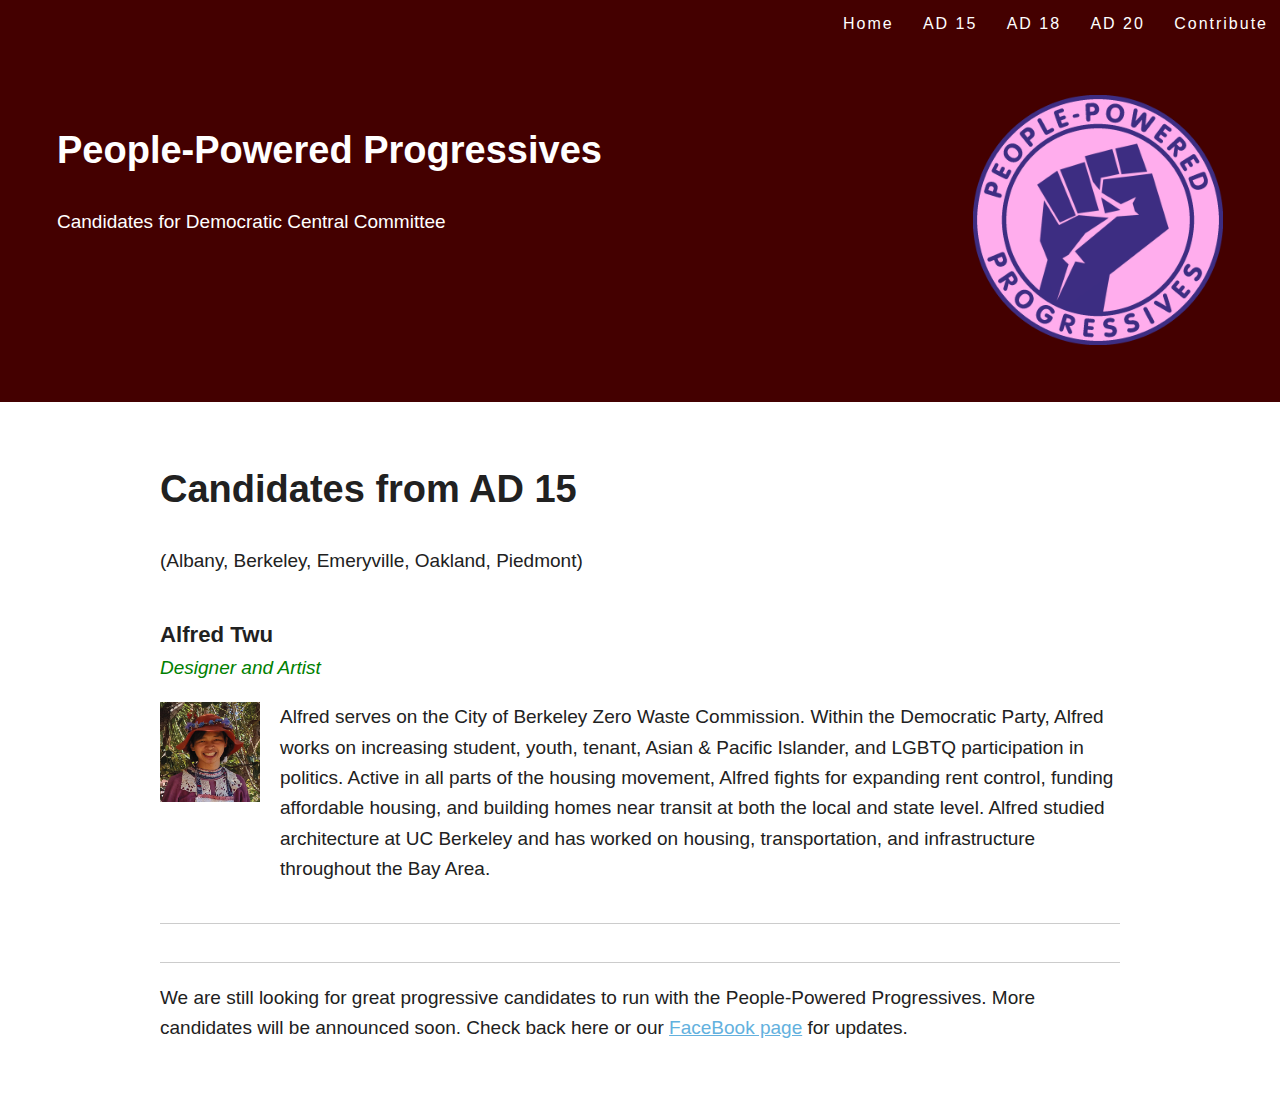
==== ad15.html @ a9eda9a0 "ad15 added" ====
<!DOCTYPE html>
<html class="no-js" lang="en-us">
  <head>
    <meta charset="utf-8"><!--[if IE]><meta http-equiv='X-UA-Compatible' content='IE=edge'><![endif]-->
    <title>ad15 | People-Powered Progressives</title>
    <meta name="description" content="Candidates for Democratic Central Committee representing the 15th Assembly District">
    <meta name="viewport" content="width=device-width, initial-scale=1.0, viewport-fit=cover">
    <meta name="supported-color-schemes" content="light dark">
    <link rel="apple-touch-icon" href="icon.png">
    <link rel="stylesheet" href="css/main.css">
  </head>
  <body class="ad15"><!--[if lt IE 9]>
    <p class="browserupgrade">You are using an <strong>outdated</strong> browser. Please
      <a href="http://browsehappy.com/">upgrade your browser</a> to improve your experience.
    </p><![endif]-->
    <header id="main-header">
      <div class="clearfix">
        <div class="logo"><a href="/"><img src="img/logo.png" alt="Logo"></a></div>
        <div class="title">
          <h1>People-Powered Progressives</h1>
          <p>Candidates for Democratic Central Committee</p>
        </div>
        <input id="navigation" type="checkbox">
        <label class="hamburger" for="navigation">
          <div class="spinner diagonal part-1"></div>
          <div class="spinner horizontal"></div>
          <div class="spinner diagonal part-2"></div>
        </label>
        <nav class="page-menu">
          <ul>
                    <li><a href="./">Home</a></li>
                    <li><a href="ad15.html">AD 15</a></li>
            <!--/+navLink('', 'AD 16')-->
                    <li><a href="ad18.html">AD 18</a></li>
                    <li><a href="ad20.html">AD 20</a></li>
            <!--/+navLink('', 'AD 25')-->
                    <li><a href="https://www.efundraisingconnections.com/c/PeoplePoweredProgressives/">Contribute</a></li>
          </ul>
        </nav>
      </div>
    </header>
    <main>
      <article class="textual">
        <h1>Candidates from AD 15</h1>
        <p>(Albany, Berkeley, Emeryville, Oakland, Piedmont)</p>
        <div class="person">
          <h3>Alfred Twu</h3>
          <div class="occupation">Designer and Artist</div><img src="img/ad15/alfred.jpg" alt="">
          <p>
            Alfred serves on the City of Berkeley Zero Waste Commission.  Within the Democratic Party, Alfred works on increasing student, youth, tenant, Asian & Pacific Islander, and LGBTQ participation in politics.  Active in all parts of the housing movement, Alfred fights for expanding rent control, funding affordable housing, and building homes near transit at both the local and state level.  Alfred studied architecture at UC Berkeley and has worked on housing, transportation, and infrastructure throughout the Bay Area.  
            
            
          </p>
        </div>
        <hr>
        <p>We are still looking for great progressive candidates to run with the People-Powered Progressives.  More candidates will be announced soon.  Check back here or our <a href="https://www.facebook.com/PeoplePoweredProgressives/">FaceBook page</a> for updates.</p>
      </article>
    </main>
    <footer></footer>
    <!-- Modernizer-like-->
    <!-- Remove "no-js" class from element, if it exists-->
    <script>document.documentElement.className = document.documentElement.className.replace("no-js","js");</script>
  </body>
</html>
---- css/main.css ----
/*! normalize.css v8.0.0 | MIT License | github.com/necolas/normalize.css */html{line-height:1.15;-webkit-text-size-adjust:100%}body{margin:0}h1{font-size:2em;margin:0.67em 0}hr{box-sizing:content-box;height:0;overflow:visible}pre{font-family:monospace, monospace;font-size:1em}a{background-color:transparent}abbr[title]{border-bottom:none;text-decoration:underline;text-decoration:underline dotted}b,strong{font-weight:bolder}code,kbd,samp{font-family:monospace, monospace;font-size:1em}small{font-size:80%}sub,sup{font-size:75%;line-height:0;position:relative;vertical-align:baseline}sub{bottom:-0.25em}sup{top:-0.5em}img{border-style:none}button,input,optgroup,select,textarea{font-family:inherit;font-size:100%;line-height:1.15;margin:0}button,input{overflow:visible}button,select{text-transform:none}button,[type="button"],[type="reset"],[type="submit"]{-webkit-appearance:button}button::-moz-focus-inner,[type="button"]::-moz-focus-inner,[type="reset"]::-moz-focus-inner,[type="submit"]::-moz-focus-inner{border-style:none;padding:0}button:-moz-focusring,[type="button"]:-moz-focusring,[type="reset"]:-moz-focusring,[type="submit"]:-moz-focusring{outline:1px dotted ButtonText}fieldset{padding:0.35em 0.75em 0.625em}legend{box-sizing:border-box;color:inherit;display:table;max-width:100%;padding:0;white-space:normal}progress{vertical-align:baseline}textarea{overflow:auto}[type="checkbox"],[type="radio"]{box-sizing:border-box;padding:0}[type="number"]::-webkit-inner-spin-button,[type="number"]::-webkit-outer-spin-button{height:auto}[type="search"]{-webkit-appearance:textfield;outline-offset:-2px}[type="search"]::-webkit-search-decoration{-webkit-appearance:none}::-webkit-file-upload-button{-webkit-appearance:button;font:inherit}details{display:block}summary{display:list-item}template{display:none}[hidden]{display:none}/*! HTML5 Boilerplate v6.0.1 | MIT License | https://html5boilerplate.com/ */html{color:#222;font-size:1em;line-height:1.4}::-moz-selection{background:#b3d4fc;text-shadow:none}::selection{background:#b3d4fc;text-shadow:none}hr{display:block;height:1px;border:0;border-top:1px solid #ccc;margin:1em 0;padding:0}audio,canvas,iframe,img,svg,video{vertical-align:middle}fieldset{border:0;margin:0;padding:0}textarea{resize:vertical}.browserupgrade{margin:0.2em 0;background:#ccc;color:#000;padding:0.2em 0}.hidden{display:none !important}.visuallyhidden{border:0;clip:rect(0 0 0 0);-webkit-clip-path:inset(50%);clip-path:inset(50%);height:1px;margin:-1px;overflow:hidden;padding:0;position:absolute;width:1px;white-space:nowrap}.visuallyhidden.focusable:active,.visuallyhidden.focusable:focus{clip:auto;-webkit-clip-path:none;clip-path:none;height:auto;margin:0;overflow:visible;position:static;width:auto;white-space:inherit}.invisible{visibility:hidden}.clearfix:before,.person:before,.clearfix:after,.person:after{content:" ";display:table}.clearfix:after,.person:after{clear:both}@media print{*,*:before,*:after{background:transparent !important;color:#000 !important;box-shadow:none !important;text-shadow:none !important}a,a:visited{text-decoration:underline}a[href]:after{content:" (" attr(href) ")"}abbr[title]:after{content:" (" attr(title) ")"}a[href^="#"]:after,a[href^="javascript:"]:after{content:""}pre{white-space:pre-wrap !important}pre,blockquote{border:1px solid #999;page-break-inside:avoid}thead{display:table-header-group}tr,img{page-break-inside:avoid}p,h2,h3{orphans:3;widows:3}h2,h3{page-break-after:avoid}}html,body{height:100%}body{display:-ms-flexbox;display:flex;-ms-flex-direction:column;flex-direction:column}body>header,body>footer{-ms-flex:none;flex:none}body>main{-ms-flex:1 0 auto;flex:1 0 auto}html{box-sizing:border-box}.ir{border:0 !important;font:0/0 a !important;text-shadow:none !important;color:transparent !important;width:0 !important;height:0 !important;padding:0 !important}section,.safe-area{padding-left:1rem;padding-right:1rem}@supports (padding: 0px){section{padding-left:max(1rem, constant(safe-area-inset-left));padding-right:max(1rem, constant(safe-area-inset-right));padding-left:max(1rem, env(safe-area-inset-left));padding-right:max(1rem, env(safe-area-inset-right))}.safe-area-only{padding-left:constant(safe-area-inset-left);padding-right:constant(safe-area-inset-right);padding-left:env(safe-area-inset-left);padding-right:env(safe-area-inset-right)}}.no-js .requires-js{display:none}.js .js-warning{display:none}.js .js-hidden{display:none}.no-js p.js-warning{padding:0.5rem 1rem;margin:0;color:purple;background:white}.browserupgrade{font-size:150%;padding:1rem}.warning{color:purple}iframe{border:none}svg defs{height:0;position:absolute;width:0}:root{color-scheme:light dark;--color-Link:			hsl(202, 65%, 63%);--color-Link-hover:		hsl(202, 65%, 43%);--color-Inverse:		hsl(20, 65%, 63%);--color-Warning:		purple;--color-paper-high:		white;--color-paper-med:		hsl(0, 0%, 96%);--color-paper-low:		hsl(0, 0%, 74%);--color-ink-low:		hsl(0, 0%, 38%);--color-ink-med:		hsl(0, 0%, 26%);--color-ink-high:		hsl(0, 0%, 13%);--color-ink-max:		black;--color-dark-high:		hsl(0, 0%, 13%)}@media (prefers-color-scheme: dark){:root{--color-Link:			hsl(202, 65%, 63%);--color-Link-hover:		hsl(202, 65%, 43%);--color-Inverse:		hsl(20, 65%, 63%);--color-Warning:		purple;--color-paper-high:		hsl(0, 0%, 0%);--color-paper-med:		hsl(0, 0%, 4%);--color-paper-low:		hsl(0, 0%, 26%);--color-ink-low:		hsl(0, 0%, 62%);--color-ink-med:		hsl(0, 0%, 74%);--color-ink-high:		hsl(0, 0%, 87%);--color-dark-high:		hsl(0, 0%, 4%)}.hero-image{opacity:0.7}}html{color:var(--color-ink-high)}a{color:var(--color-Link)}.dimmer{color:var(--color-ink-low)}main{background:var(--color-paper-high)}section.lightgray{background:var(--color-paper-low)}body{font:19px/1.6 Helvetica, Helvetica Neue, Arial}dt{font-weight:bold}.blogdate{font-weight:normal;color:var(--color-paper-low)}img.small{float:right;margin-left:1em;max-width:25%}blockquote{font-style:italic;letter-spacing:2px}blockquote footer{font-style:normal;letter-spacing:normal;font-size:80%}.centered{text-align:center}section{padding-top:1rem;padding-bottom:1rem}section.balance-footer{padding-bottom:0}body>footer p{padding:20px 5%;margin:0;font-size:80%}article.textual{margin:0 auto;padding:2rem 1rem;max-width:60rem}body>footer{background:var(--color-paper-low);color:var(--color-paper-high)}.embed-container{position:relative;padding-bottom:56.25%;height:0;overflow:hidden;max-width:100%}.embed-container iframe,.embed-container object,.embed-container embed{position:absolute;top:0;left:0;width:100%;height:100%}.ksbox{width:100%;float:left}.ksbox,.ksflex{padding:15px 15px}.ksbox>* :not(.group):first-child{margin-top:0}.ksbox>* :not(.group):last-child{margin-bottom:0}.directionRtoL .ksbox,.ksbox.opposite{float:right}.directionRtoL .ksbox.opposite{float:left}.group{margin:-15px -15px}.flexbox{display:-webkit-box;display:-ms-flexbox;display:flex;-ms-flex-flow:row wrap;flex-flow:row wrap}.flex-fill{-moz-flex:1 1 auto;-ms-flex:1 1 auto;-webkit-box-flex:1;flex:1 1 auto}.flex-down,.sidebar-container>.group{-ms-flex-direction:column;-webkit-box-orient:vertical;-webkit-box-direction:normal;flex-direction:column}.outdent-horizontally{margin:0 -15px}.no-padding .group,.no-padding .ksbox{margin:0}.no-padding .ksbox{padding:0}.padded{padding:20px}img{max-width:100%}img.right{float:right;max-width:50%;padding-left:1em}img.half{float:left;max-width:50%}@media only screen and (max-width: 629px){.maximize-mobile{padding-left:0;padding-right:0}.maximize-mobile footer,.maximize-mobile header{padding-left:1rem;padding-right:1rem}img.right,img.half{max-width:100%;float:none;padding:0}}header#main-header{padding-top:5em;background-color:#440000;color:white}.logo{float:right;width:25%;max-width:250px;padding:0 3em 3em 3em}.title{padding:0 3em 3em 3em}@media only screen and (max-width: 629px){.logo{float:none;width:100%;max-width:100%;padding:0;max-width:200px;margin:1em auto 0 auto}h1{line-height:1;font-size:1.5em}.title p{line-height:1}.title{padding-bottom:0}header#main-header{padding-top:0em}main article.textual{padding-top:0}}input#navigation[type="checkbox"],label.hamburger{display:none}@media only screen and (min-width: 630px){nav.page-menu{display:block;position:absolute;top:0;right:0;text-align:center}nav.page-menu ul{padding:0;margin:0;list-style:none;overflow:hidden;text-align:right}nav.page-menu li{margin:0;color:#fff;display:inline-block;line-height:1;font-size:1rem;font-weight:300;letter-spacing:2px}nav.page-menu a{color:#fff;text-decoration:none;display:block;padding:1rem .75rem}nav.page-menu a.active{color:var(--color-Inverse)}nav.page-menu a:hover{background:var(--color-Inverse);color:var(--color-ink-med)}}@media only screen and (max-width: 629px){nav.page-menu{display:block;position:fixed;top:0;right:0;height:100%;width:12rem;z-index:10;transform:translateX(250px);transition:transform 250ms ease-in-out}nav.page-menu ul{width:12rem;height:100%;padding:0;margin:0;list-style:none;background:#456;overflow:hidden}nav.page-menu li{margin:0;color:#fff}nav.page-menu a{color:#fff;font-size:1rem;text-decoration:none;display:block;padding:12px 15px;font-weight:300;letter-spacing:2px}nav.page-menu a.active{color:var(--color-Inverse)}nav.page-menu a:hover{background:#111}label.hamburger{display:block;position:absolute;top:10px;right:.5rem;width:32px;height:25px;z-index:11;cursor:pointer}input#navigation[type="checkbox"]:checked ~ .page-menu{transform:translateX(0)}input#navigation[type="checkbox"]:checked ~ label{position:fixed;transform:none;top:.5rem}input#navigation[type="checkbox"]:checked ~ label>.horizontal{opacity:0}input#navigation[type="checkbox"]:checked ~ label>.diagonal.part-1{transform:rotate(135deg);margin-top:10px}input#navigation[type="checkbox"]:checked ~ label>.diagonal.part-2{transform:rotate(-135deg);margin-top:-15px}.spinner{transition:all 0.3s;position:relative;float:left;height:5px;border-radius:2px;width:100%;background-color:var(--color-Inverse)}.horizontal,.diagonal.part-2{margin-top:5px}}a.active{pointer-events:none;cursor:default}.person{padding-bottom:1em;border-bottom:1px solid #CCC;margin-bottom:2em}.person img{max-width:100px;float:left;margin-right:1em;margin-top:1em}.person h3{margin-bottom:0}.person .occupation{font-style:italic;color:green}.person p{margin-left:120px}@media only screen and (max-width: 629px){.person{margin-bottom:0;padding-bottom:0}.person p{margin-left:0}}h3.righthand{margin:0;padding:1rem 1rem;text-align:right}.input-form input,.input-form textarea,.input-form select{display:inline-block;font-size:1rem;margin-bottom:1rem;padding:0.25rem 0.5rem;width:95%;max-width:30rem;color:var(--color-ink-high)}input[type="submit"]{display:block;text-align:center;color:var(--color-paper-high);background:var(--color-Link);padding:6px 2rem;border:none;width:auto;border-radius:4px}.contact-section{background:var(--color-paper-low);color:var(--color-ink-high)}.input-form a{color:var(--color-paper-high)}.trapit{display:none !important}
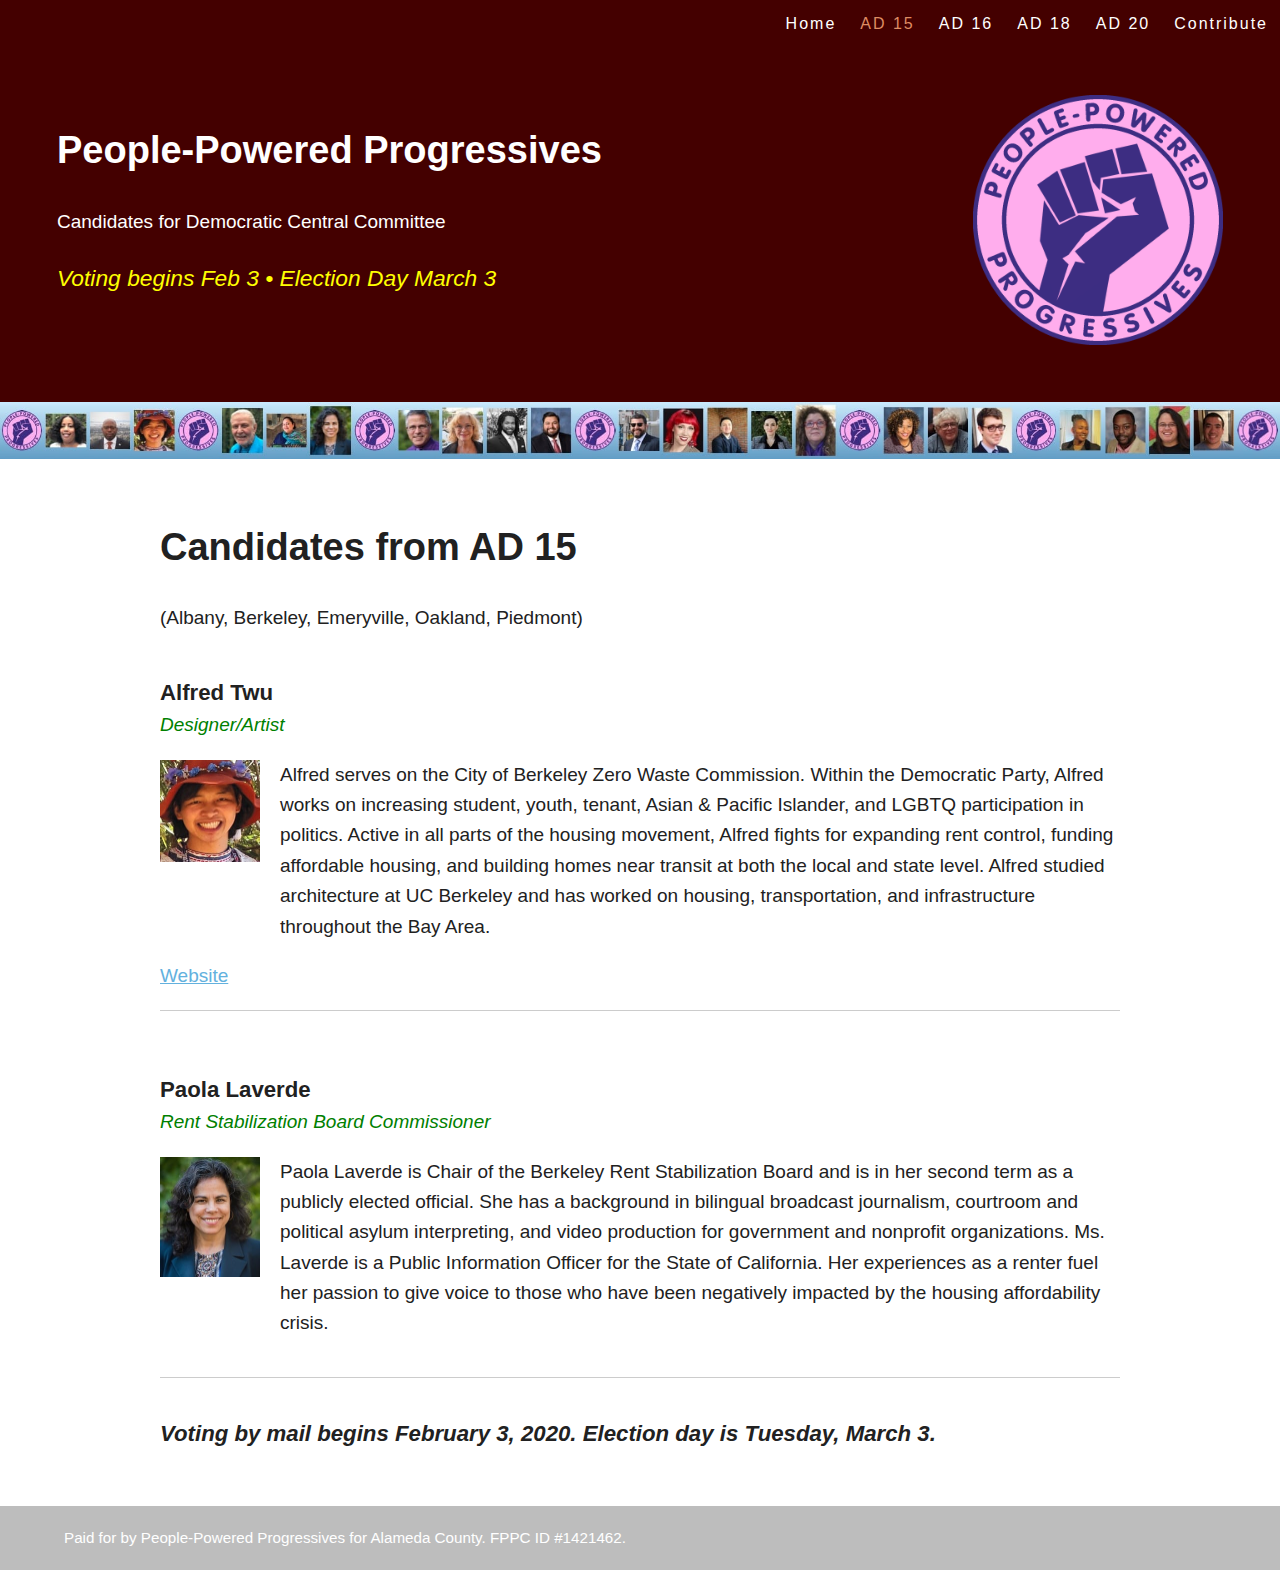
==== commit 5a886dd2: "lotsa changes for new launch" ====
--- a/ad15.html
+++ b/ad15.html
@@ -1,64 +1,4 @@
-<!DOCTYPE html>
-<html class="no-js" lang="en-us">
-  <head>
-    <meta charset="utf-8"><!--[if IE]><meta http-equiv='X-UA-Compatible' content='IE=edge'><![endif]-->
-    <title>ad15 | People-Powered Progressives</title>
-    <meta name="description" content="Candidates for Democratic Central Committee representing the 15th Assembly District">
-    <meta name="viewport" content="width=device-width, initial-scale=1.0, viewport-fit=cover">
-    <meta name="supported-color-schemes" content="light dark">
-    <link rel="apple-touch-icon" href="icon.png">
-    <link rel="stylesheet" href="css/main.css">
-  </head>
-  <body class="ad15"><!--[if lt IE 9]>
-    <p class="browserupgrade">You are using an <strong>outdated</strong> browser. Please
-      <a href="http://browsehappy.com/">upgrade your browser</a> to improve your experience.
-    </p><![endif]-->
-    <header id="main-header">
-      <div class="clearfix">
-        <div class="logo"><a href="/"><img src="img/logo.png" alt="Logo"></a></div>
-        <div class="title">
-          <h1>People-Powered Progressives</h1>
-          <p>Candidates for Democratic Central Committee</p>
-        </div>
-        <input id="navigation" type="checkbox">
-        <label class="hamburger" for="navigation">
-          <div class="spinner diagonal part-1"></div>
-          <div class="spinner horizontal"></div>
-          <div class="spinner diagonal part-2"></div>
-        </label>
-        <nav class="page-menu">
-          <ul>
-                    <li><a href="./">Home</a></li>
-                    <li><a href="ad15.html">AD 15</a></li>
-            <!--/+navLink('', 'AD 16')-->
-                    <li><a href="ad18.html">AD 18</a></li>
-                    <li><a href="ad20.html">AD 20</a></li>
-            <!--/+navLink('', 'AD 25')-->
-                    <li><a href="https://www.efundraisingconnections.com/c/PeoplePoweredProgressives/">Contribute</a></li>
-          </ul>
-        </nav>
-      </div>
-    </header>
-    <main>
-      <article class="textual">
-        <h1>Candidates from AD 15</h1>
-        <p>(Albany, Berkeley, Emeryville, Oakland, Piedmont)</p>
-        <div class="person">
-          <h3>Alfred Twu</h3>
-          <div class="occupation">Designer and Artist</div><img src="img/ad15/alfred.jpg" alt="">
-          <p>
-            Alfred serves on the City of Berkeley Zero Waste Commission.  Within the Democratic Party, Alfred works on increasing student, youth, tenant, Asian & Pacific Islander, and LGBTQ participation in politics.  Active in all parts of the housing movement, Alfred fights for expanding rent control, funding affordable housing, and building homes near transit at both the local and state level.  Alfred studied architecture at UC Berkeley and has worked on housing, transportation, and infrastructure throughout the Bay Area.  
-            
-            
-          </p>
-        </div>
-        <hr>
-        <p>We are still looking for great progressive candidates to run with the People-Powered Progressives.  More candidates will be announced soon.  Check back here or our <a href="https://www.facebook.com/PeoplePoweredProgressives/">FaceBook page</a> for updates.</p>
-      </article>
-    </main>
-    <footer></footer>
-    <!-- Modernizer-like-->
-    <!-- Remove "no-js" class from element, if it exists-->
-    <script>document.documentElement.className = document.documentElement.className.replace("no-js","js");</script>
-  </body>
-</html>+<!DOCTYPE html><html class="no-js" lang="en-us"><head><meta charset="utf-8"><!--[if IE]><meta http-equiv='X-UA-Compatible' content='IE=edge'><![endif]--><title>AD 15 | People-Powered Progressives</title><meta name="description" content="Candidates for Democratic Central Committee representing the 15th Assembly District"><meta name="viewport" content="width=device-width, initial-scale=1.0, viewport-fit=cover"><meta name="supported-color-schemes" content="light dark"><link rel="apple-touch-icon" sizes="180x180" href="/apple-touch-icon.png"><link rel="icon" type="image/png" sizes="32x32" href="/favicon-32x32.png"><link rel="icon" type="image/png" sizes="16x16" href="/favicon-16x16.png"><link rel="apple-touch-icon" href="icon.png"><link rel="stylesheet" href="css/main.css"></head><body class="AD 15"><!--[if lt IE 9]><p class="browserupgrade">You are using an <strong>outdated</strong> browser. Please
+<a href="http://browsehappy.com/">upgrade your browser</a> to improve your experience.</p><![endif]--><header id="main-header"><div class="clearfix"><div class="logo"><a href="/"><img src="img/logo.png" alt="Logo"></a></div><div class="title"><h1>People-Powered Progressives</h1><p>Candidates for Democratic Central Committee</p><p class="highlighted"><i>Voting begins Feb 3 • Election Day March 3</i></p></div><input id="navigation" type="checkbox"><label class="hamburger" for="navigation"><div class="spinner diagonal part-1"></div><div class="spinner horizontal"></div><div class="spinner diagonal part-2"></div></label><nav class="page-menu"><ul><li><a href="./">Home</a></li><li><a class="active" href="ad15.html">AD 15</a></li><li><a href="ad16.html">AD 16</a></li><li><a href="ad18.html">AD 18</a></li><li><a href="ad20.html">AD 20</a></li><li><a href="https://www.efundraisingconnections.com/c/PeoplePoweredProgressives/">Contribute</a></li></ul></nav><div><img src="img/ppp.jpg" style="width:100%"></div></div></header><main><article class="textual"><h1>Candidates from AD 15</h1><p>(Albany, Berkeley, Emeryville, Oakland, Piedmont)</p><div class="person"><h3>Alfred Twu</h3><div class="occupation">Designer/Artist</div><img src="img/ad15/alfred.jpg" alt=""><p>Alfred serves on the City of Berkeley Zero Waste Commission.  Within the Democratic Party, Alfred works on increasing student, youth, tenant, Asian & Pacific Islander, and LGBTQ participation in politics.  Active in all parts of the housing movement, Alfred fights for expanding rent control, funding affordable housing, and building homes near transit at both the local and state level.  Alfred studied architecture at UC Berkeley and has worked on housing, transportation, and infrastructure throughout the Bay Area.  </p><a href="http://alfredtwu.org/">Website</a></div><div class="person"><h3>Paola Laverde</h3><div class="occupation">Rent Stabilization Board Commissioner</div><img src="img/ad15/paola.jpg" alt=""><p>Paola Laverde is Chair of the Berkeley Rent Stabilization Board and is in her second term as a publicly elected official. She has a background in bilingual broadcast journalism, courtroom and political asylum interpreting, and video production for government and nonprofit organizations. Ms. Laverde is a Public Information Officer for the State of California. Her experiences as a renter fuel her passion to give voice to those who have been negatively impacted by the housing affordability crisis. 
+</p></div><h3><i>Voting by mail begins February 3, 2020. Election day is Tuesday, March 3.</i></h3></article></main><footer><p>Paid for by People-Powered Progressives for Alameda County.  FPPC ID #1421462.
+</p></footer><!-- Modernizer-like--><!-- Remove "no-js" class from element, if it exists--><script>document.documentElement.className = document.documentElement.className.replace("no-js","js");</script></body></html>--- a/css/main.css
+++ b/css/main.css
@@ -1 +1 @@
-/*! normalize.css v8.0.0 | MIT License | github.com/necolas/normalize.css */html{line-height:1.15;-webkit-text-size-adjust:100%}body{margin:0}h1{font-size:2em;margin:0.67em 0}hr{box-sizing:content-box;height:0;overflow:visible}pre{font-family:monospace, monospace;font-size:1em}a{background-color:transparent}abbr[title]{border-bottom:none;text-decoration:underline;text-decoration:underline dotted}b,strong{font-weight:bolder}code,kbd,samp{font-family:monospace, monospace;font-size:1em}small{font-size:80%}sub,sup{font-size:75%;line-height:0;position:relative;vertical-align:baseline}sub{bottom:-0.25em}sup{top:-0.5em}img{border-style:none}button,input,optgroup,select,textarea{font-family:inherit;font-size:100%;line-height:1.15;margin:0}button,input{overflow:visible}button,select{text-transform:none}button,[type="button"],[type="reset"],[type="submit"]{-webkit-appearance:button}button::-moz-focus-inner,[type="button"]::-moz-focus-inner,[type="reset"]::-moz-focus-inner,[type="submit"]::-moz-focus-inner{border-style:none;padding:0}button:-moz-focusring,[type="button"]:-moz-focusring,[type="reset"]:-moz-focusring,[type="submit"]:-moz-focusring{outline:1px dotted ButtonText}fieldset{padding:0.35em 0.75em 0.625em}legend{box-sizing:border-box;color:inherit;display:table;max-width:100%;padding:0;white-space:normal}progress{vertical-align:baseline}textarea{overflow:auto}[type="checkbox"],[type="radio"]{box-sizing:border-box;padding:0}[type="number"]::-webkit-inner-spin-button,[type="number"]::-webkit-outer-spin-button{height:auto}[type="search"]{-webkit-appearance:textfield;outline-offset:-2px}[type="search"]::-webkit-search-decoration{-webkit-appearance:none}::-webkit-file-upload-button{-webkit-appearance:button;font:inherit}details{display:block}summary{display:list-item}template{display:none}[hidden]{display:none}/*! HTML5 Boilerplate v6.0.1 | MIT License | https://html5boilerplate.com/ */html{color:#222;font-size:1em;line-height:1.4}::-moz-selection{background:#b3d4fc;text-shadow:none}::selection{background:#b3d4fc;text-shadow:none}hr{display:block;height:1px;border:0;border-top:1px solid #ccc;margin:1em 0;padding:0}audio,canvas,iframe,img,svg,video{vertical-align:middle}fieldset{border:0;margin:0;padding:0}textarea{resize:vertical}.browserupgrade{margin:0.2em 0;background:#ccc;color:#000;padding:0.2em 0}.hidden{display:none !important}.visuallyhidden{border:0;clip:rect(0 0 0 0);-webkit-clip-path:inset(50%);clip-path:inset(50%);height:1px;margin:-1px;overflow:hidden;padding:0;position:absolute;width:1px;white-space:nowrap}.visuallyhidden.focusable:active,.visuallyhidden.focusable:focus{clip:auto;-webkit-clip-path:none;clip-path:none;height:auto;margin:0;overflow:visible;position:static;width:auto;white-space:inherit}.invisible{visibility:hidden}.clearfix:before,.person:before,.clearfix:after,.person:after{content:" ";display:table}.clearfix:after,.person:after{clear:both}@media print{*,*:before,*:after{background:transparent !important;color:#000 !important;box-shadow:none !important;text-shadow:none !important}a,a:visited{text-decoration:underline}a[href]:after{content:" (" attr(href) ")"}abbr[title]:after{content:" (" attr(title) ")"}a[href^="#"]:after,a[href^="javascript:"]:after{content:""}pre{white-space:pre-wrap !important}pre,blockquote{border:1px solid #999;page-break-inside:avoid}thead{display:table-header-group}tr,img{page-break-inside:avoid}p,h2,h3{orphans:3;widows:3}h2,h3{page-break-after:avoid}}html,body{height:100%}body{display:-ms-flexbox;display:flex;-ms-flex-direction:column;flex-direction:column}body>header,body>footer{-ms-flex:none;flex:none}body>main{-ms-flex:1 0 auto;flex:1 0 auto}html{box-sizing:border-box}.ir{border:0 !important;font:0/0 a !important;text-shadow:none !important;color:transparent !important;width:0 !important;height:0 !important;padding:0 !important}section,.safe-area{padding-left:1rem;padding-right:1rem}@supports (padding: 0px){section{padding-left:max(1rem, constant(safe-area-inset-left));padding-right:max(1rem, constant(safe-area-inset-right));padding-left:max(1rem, env(safe-area-inset-left));padding-right:max(1rem, env(safe-area-inset-right))}.safe-area-only{padding-left:constant(safe-area-inset-left);padding-right:constant(safe-area-inset-right);padding-left:env(safe-area-inset-left);padding-right:env(safe-area-inset-right)}}.no-js .requires-js{display:none}.js .js-warning{display:none}.js .js-hidden{display:none}.no-js p.js-warning{padding:0.5rem 1rem;margin:0;color:purple;background:white}.browserupgrade{font-size:150%;padding:1rem}.warning{color:purple}iframe{border:none}svg defs{height:0;position:absolute;width:0}:root{color-scheme:light dark;--color-Link:			hsl(202, 65%, 63%);--color-Link-hover:		hsl(202, 65%, 43%);--color-Inverse:		hsl(20, 65%, 63%);--color-Warning:		purple;--color-paper-high:		white;--color-paper-med:		hsl(0, 0%, 96%);--color-paper-low:		hsl(0, 0%, 74%);--color-ink-low:		hsl(0, 0%, 38%);--color-ink-med:		hsl(0, 0%, 26%);--color-ink-high:		hsl(0, 0%, 13%);--color-ink-max:		black;--color-dark-high:		hsl(0, 0%, 13%)}@media (prefers-color-scheme: dark){:root{--color-Link:			hsl(202, 65%, 63%);--color-Link-hover:		hsl(202, 65%, 43%);--color-Inverse:		hsl(20, 65%, 63%);--color-Warning:		purple;--color-paper-high:		hsl(0, 0%, 0%);--color-paper-med:		hsl(0, 0%, 4%);--color-paper-low:		hsl(0, 0%, 26%);--color-ink-low:		hsl(0, 0%, 62%);--color-ink-med:		hsl(0, 0%, 74%);--color-ink-high:		hsl(0, 0%, 87%);--color-dark-high:		hsl(0, 0%, 4%)}.hero-image{opacity:0.7}}html{color:var(--color-ink-high)}a{color:var(--color-Link)}.dimmer{color:var(--color-ink-low)}main{background:var(--color-paper-high)}section.lightgray{background:var(--color-paper-low)}body{font:19px/1.6 Helvetica, Helvetica Neue, Arial}dt{font-weight:bold}.blogdate{font-weight:normal;color:var(--color-paper-low)}img.small{float:right;margin-left:1em;max-width:25%}blockquote{font-style:italic;letter-spacing:2px}blockquote footer{font-style:normal;letter-spacing:normal;font-size:80%}.centered{text-align:center}section{padding-top:1rem;padding-bottom:1rem}section.balance-footer{padding-bottom:0}body>footer p{padding:20px 5%;margin:0;font-size:80%}article.textual{margin:0 auto;padding:2rem 1rem;max-width:60rem}body>footer{background:var(--color-paper-low);color:var(--color-paper-high)}.embed-container{position:relative;padding-bottom:56.25%;height:0;overflow:hidden;max-width:100%}.embed-container iframe,.embed-container object,.embed-container embed{position:absolute;top:0;left:0;width:100%;height:100%}.ksbox{width:100%;float:left}.ksbox,.ksflex{padding:15px 15px}.ksbox>* :not(.group):first-child{margin-top:0}.ksbox>* :not(.group):last-child{margin-bottom:0}.directionRtoL .ksbox,.ksbox.opposite{float:right}.directionRtoL .ksbox.opposite{float:left}.group{margin:-15px -15px}.flexbox{display:-webkit-box;display:-ms-flexbox;display:flex;-ms-flex-flow:row wrap;flex-flow:row wrap}.flex-fill{-moz-flex:1 1 auto;-ms-flex:1 1 auto;-webkit-box-flex:1;flex:1 1 auto}.flex-down,.sidebar-container>.group{-ms-flex-direction:column;-webkit-box-orient:vertical;-webkit-box-direction:normal;flex-direction:column}.outdent-horizontally{margin:0 -15px}.no-padding .group,.no-padding .ksbox{margin:0}.no-padding .ksbox{padding:0}.padded{padding:20px}img{max-width:100%}img.right{float:right;max-width:50%;padding-left:1em}img.half{float:left;max-width:50%}@media only screen and (max-width: 629px){.maximize-mobile{padding-left:0;padding-right:0}.maximize-mobile footer,.maximize-mobile header{padding-left:1rem;padding-right:1rem}img.right,img.half{max-width:100%;float:none;padding:0}}header#main-header{padding-top:5em;background-color:#440000;color:white}.logo{float:right;width:25%;max-width:250px;padding:0 3em 3em 3em}.title{padding:0 3em 3em 3em}@media only screen and (max-width: 629px){.logo{float:none;width:100%;max-width:100%;padding:0;max-width:200px;margin:1em auto 0 auto}h1{line-height:1;font-size:1.5em}.title p{line-height:1}.title{padding-bottom:0}header#main-header{padding-top:0em}main article.textual{padding-top:0}}input#navigation[type="checkbox"],label.hamburger{display:none}@media only screen and (min-width: 630px){nav.page-menu{display:block;position:absolute;top:0;right:0;text-align:center}nav.page-menu ul{padding:0;margin:0;list-style:none;overflow:hidden;text-align:right}nav.page-menu li{margin:0;color:#fff;display:inline-block;line-height:1;font-size:1rem;font-weight:300;letter-spacing:2px}nav.page-menu a{color:#fff;text-decoration:none;display:block;padding:1rem .75rem}nav.page-menu a.active{color:var(--color-Inverse)}nav.page-menu a:hover{background:var(--color-Inverse);color:var(--color-ink-med)}}@media only screen and (max-width: 629px){nav.page-menu{display:block;position:fixed;top:0;right:0;height:100%;width:12rem;z-index:10;transform:translateX(250px);transition:transform 250ms ease-in-out}nav.page-menu ul{width:12rem;height:100%;padding:0;margin:0;list-style:none;background:#456;overflow:hidden}nav.page-menu li{margin:0;color:#fff}nav.page-menu a{color:#fff;font-size:1rem;text-decoration:none;display:block;padding:12px 15px;font-weight:300;letter-spacing:2px}nav.page-menu a.active{color:var(--color-Inverse)}nav.page-menu a:hover{background:#111}label.hamburger{display:block;position:absolute;top:10px;right:.5rem;width:32px;height:25px;z-index:11;cursor:pointer}input#navigation[type="checkbox"]:checked ~ .page-menu{transform:translateX(0)}input#navigation[type="checkbox"]:checked ~ label{position:fixed;transform:none;top:.5rem}input#navigation[type="checkbox"]:checked ~ label>.horizontal{opacity:0}input#navigation[type="checkbox"]:checked ~ label>.diagonal.part-1{transform:rotate(135deg);margin-top:10px}input#navigation[type="checkbox"]:checked ~ label>.diagonal.part-2{transform:rotate(-135deg);margin-top:-15px}.spinner{transition:all 0.3s;position:relative;float:left;height:5px;border-radius:2px;width:100%;background-color:var(--color-Inverse)}.horizontal,.diagonal.part-2{margin-top:5px}}a.active{pointer-events:none;cursor:default}.person{padding-bottom:1em;border-bottom:1px solid #CCC;margin-bottom:2em}.person img{max-width:100px;float:left;margin-right:1em;margin-top:1em}.person h3{margin-bottom:0}.person .occupation{font-style:italic;color:green}.person p{margin-left:120px}@media only screen and (max-width: 629px){.person{margin-bottom:0;padding-bottom:0}.person p{margin-left:0}}h3.righthand{margin:0;padding:1rem 1rem;text-align:right}.input-form input,.input-form textarea,.input-form select{display:inline-block;font-size:1rem;margin-bottom:1rem;padding:0.25rem 0.5rem;width:95%;max-width:30rem;color:var(--color-ink-high)}input[type="submit"]{display:block;text-align:center;color:var(--color-paper-high);background:var(--color-Link);padding:6px 2rem;border:none;width:auto;border-radius:4px}.contact-section{background:var(--color-paper-low);color:var(--color-ink-high)}.input-form a{color:var(--color-paper-high)}.trapit{display:none !important}
+/*! normalize.css v8.0.0 | MIT License | github.com/necolas/normalize.css */html{line-height:1.15;-webkit-text-size-adjust:100%}body{margin:0}h1{font-size:2em;margin:0.67em 0}hr{box-sizing:content-box;height:0;overflow:visible}pre{font-family:monospace, monospace;font-size:1em}a{background-color:transparent}abbr[title]{border-bottom:none;text-decoration:underline;text-decoration:underline dotted}b,strong{font-weight:bolder}code,kbd,samp{font-family:monospace, monospace;font-size:1em}small{font-size:80%}sub,sup{font-size:75%;line-height:0;position:relative;vertical-align:baseline}sub{bottom:-0.25em}sup{top:-0.5em}img{border-style:none}button,input,optgroup,select,textarea{font-family:inherit;font-size:100%;line-height:1.15;margin:0}button,input{overflow:visible}button,select{text-transform:none}button,[type="button"],[type="reset"],[type="submit"]{-webkit-appearance:button}button::-moz-focus-inner,[type="button"]::-moz-focus-inner,[type="reset"]::-moz-focus-inner,[type="submit"]::-moz-focus-inner{border-style:none;padding:0}button:-moz-focusring,[type="button"]:-moz-focusring,[type="reset"]:-moz-focusring,[type="submit"]:-moz-focusring{outline:1px dotted ButtonText}fieldset{padding:0.35em 0.75em 0.625em}legend{box-sizing:border-box;color:inherit;display:table;max-width:100%;padding:0;white-space:normal}progress{vertical-align:baseline}textarea{overflow:auto}[type="checkbox"],[type="radio"]{box-sizing:border-box;padding:0}[type="number"]::-webkit-inner-spin-button,[type="number"]::-webkit-outer-spin-button{height:auto}[type="search"]{-webkit-appearance:textfield;outline-offset:-2px}[type="search"]::-webkit-search-decoration{-webkit-appearance:none}::-webkit-file-upload-button{-webkit-appearance:button;font:inherit}details{display:block}summary{display:list-item}template{display:none}[hidden]{display:none}/*! HTML5 Boilerplate v6.0.1 | MIT License | https://html5boilerplate.com/ */html{color:#222;font-size:1em;line-height:1.4}::-moz-selection{background:#b3d4fc;text-shadow:none}::selection{background:#b3d4fc;text-shadow:none}hr{display:block;height:1px;border:0;border-top:1px solid #ccc;margin:1em 0;padding:0}audio,canvas,iframe,img,svg,video{vertical-align:middle}fieldset{border:0;margin:0;padding:0}textarea{resize:vertical}.browserupgrade{margin:0.2em 0;background:#ccc;color:#000;padding:0.2em 0}.hidden{display:none !important}.visuallyhidden{border:0;clip:rect(0 0 0 0);-webkit-clip-path:inset(50%);clip-path:inset(50%);height:1px;margin:-1px;overflow:hidden;padding:0;position:absolute;width:1px;white-space:nowrap}.visuallyhidden.focusable:active,.visuallyhidden.focusable:focus{clip:auto;-webkit-clip-path:none;clip-path:none;height:auto;margin:0;overflow:visible;position:static;width:auto;white-space:inherit}.invisible{visibility:hidden}.clearfix:before,.person:before,.clearfix:after,.person:after{content:" ";display:table}.clearfix:after,.person:after{clear:both}@media print{*,*:before,*:after{background:transparent !important;color:#000 !important;box-shadow:none !important;text-shadow:none !important}a,a:visited{text-decoration:underline}a[href]:after{content:" (" attr(href) ")"}abbr[title]:after{content:" (" attr(title) ")"}a[href^="#"]:after,a[href^="javascript:"]:after{content:""}pre{white-space:pre-wrap !important}pre,blockquote{border:1px solid #999;page-break-inside:avoid}thead{display:table-header-group}tr,img{page-break-inside:avoid}p,h2,h3{orphans:3;widows:3}h2,h3{page-break-after:avoid}}html,body{height:100%}body{display:-ms-flexbox;display:flex;-ms-flex-direction:column;flex-direction:column}body>header,body>footer{-ms-flex:none;flex:none}body>main{-ms-flex:1 0 auto;flex:1 0 auto}html{box-sizing:border-box}.ir{border:0 !important;font:0/0 a !important;text-shadow:none !important;color:transparent !important;width:0 !important;height:0 !important;padding:0 !important}section,.safe-area{padding-left:1rem;padding-right:1rem}@supports (padding: 0px){section{padding-left:max(1rem, constant(safe-area-inset-left));padding-right:max(1rem, constant(safe-area-inset-right));padding-left:max(1rem, env(safe-area-inset-left));padding-right:max(1rem, env(safe-area-inset-right))}.safe-area-only{padding-left:constant(safe-area-inset-left);padding-right:constant(safe-area-inset-right);padding-left:env(safe-area-inset-left);padding-right:env(safe-area-inset-right)}}.no-js .requires-js{display:none}.js .js-warning{display:none}.js .js-hidden{display:none}.no-js p.js-warning{padding:0.5rem 1rem;margin:0;color:purple;background:white}.browserupgrade{font-size:150%;padding:1rem}.warning{color:purple}iframe{border:none}svg defs{height:0;position:absolute;width:0}:root{color-scheme:light dark;--color-Link:			hsl(202, 65%, 63%);--color-Link-hover:		hsl(202, 65%, 43%);--color-Inverse:		hsl(20, 65%, 63%);--color-Warning:		purple;--color-paper-high:		white;--color-paper-med:		hsl(0, 0%, 96%);--color-paper-low:		hsl(0, 0%, 74%);--color-ink-low:		hsl(0, 0%, 38%);--color-ink-med:		hsl(0, 0%, 26%);--color-ink-high:		hsl(0, 0%, 13%);--color-ink-max:		black;--color-dark-high:		hsl(0, 0%, 13%)}@media (prefers-color-scheme: dark){:root{--color-Link:			hsl(202, 65%, 63%);--color-Link-hover:		hsl(202, 65%, 43%);--color-Inverse:		hsl(20, 65%, 63%);--color-Warning:		purple;--color-paper-high:		hsl(0, 0%, 0%);--color-paper-med:		hsl(0, 0%, 4%);--color-paper-low:		hsl(0, 0%, 26%);--color-ink-low:		hsl(0, 0%, 62%);--color-ink-med:		hsl(0, 0%, 74%);--color-ink-high:		hsl(0, 0%, 87%);--color-dark-high:		hsl(0, 0%, 4%)}.hero-image{opacity:0.7}}html{color:var(--color-ink-high)}a{color:var(--color-Link)}.dimmer{color:var(--color-ink-low)}main{background:var(--color-paper-high)}section.lightgray{background:var(--color-paper-low)}body{font:19px/1.6 Helvetica, Helvetica Neue, Arial}dt{font-weight:bold}.blogdate{font-weight:normal;color:var(--color-paper-low)}img.small{float:right;margin-left:1em;max-width:25%}blockquote{font-style:italic;letter-spacing:2px}blockquote footer{font-style:normal;letter-spacing:normal;font-size:80%}.centered{text-align:center}.highlighted{font-size:120%;color:yellow}section{padding-top:1rem;padding-bottom:1rem}section.balance-footer{padding-bottom:0}body>footer p{padding:20px 5%;margin:0;font-size:80%}article.textual{margin:0 auto;padding:2rem 1rem;max-width:60rem}body>footer{background:var(--color-paper-low);color:var(--color-paper-high)}.embed-container{position:relative;padding-bottom:56.25%;height:0;overflow:hidden;max-width:100%}.embed-container iframe,.embed-container object,.embed-container embed{position:absolute;top:0;left:0;width:100%;height:100%}.ksbox{width:100%;float:left}.ksbox,.ksflex{padding:15px 15px}.ksbox>* :not(.group):first-child{margin-top:0}.ksbox>* :not(.group):last-child{margin-bottom:0}.directionRtoL .ksbox,.ksbox.opposite{float:right}.directionRtoL .ksbox.opposite{float:left}.group{margin:-15px -15px}.flexbox{display:-webkit-box;display:-ms-flexbox;display:flex;-ms-flex-flow:row wrap;flex-flow:row wrap}.flex-fill{-moz-flex:1 1 auto;-ms-flex:1 1 auto;-webkit-box-flex:1;flex:1 1 auto}.flex-down,.sidebar-container>.group{-ms-flex-direction:column;-webkit-box-orient:vertical;-webkit-box-direction:normal;flex-direction:column}.outdent-horizontally{margin:0 -15px}.no-padding .group,.no-padding .ksbox{margin:0}.no-padding .ksbox{padding:0}.padded{padding:20px}img{max-width:100%}img.right{float:right;max-width:50%;padding-left:1em}img.half{float:left;max-width:50%}@media only screen and (max-width: 629px){.maximize-mobile{padding-left:0;padding-right:0}.maximize-mobile footer,.maximize-mobile header{padding-left:1rem;padding-right:1rem}img.right,img.half{max-width:100%;float:none;padding:0}}header#main-header{padding-top:5em;background-color:#440000;color:white}.logo{float:right;width:25%;max-width:250px;padding:0 3em 3em 3em}.title{padding:0 3em 3em 3em}@media only screen and (max-width: 629px){.logo{float:none;width:100%;max-width:100%;padding:0;max-width:200px;margin:1em auto 0 auto}h1{line-height:1;font-size:1.5em}.title p{line-height:1}.title{padding-bottom:0}header#main-header{padding-top:0em}main article.textual{padding-top:0}}input#navigation[type="checkbox"],label.hamburger{display:none}@media only screen and (min-width: 630px){nav.page-menu{display:block;position:absolute;top:0;right:0;text-align:center}nav.page-menu ul{padding:0;margin:0;list-style:none;overflow:hidden;text-align:right}nav.page-menu li{margin:0;color:#fff;display:inline-block;line-height:1;font-size:1rem;font-weight:300;letter-spacing:2px}nav.page-menu a{color:#fff;text-decoration:none;display:block;padding:1rem .75rem}nav.page-menu a.active{color:var(--color-Inverse)}nav.page-menu a:hover{background:var(--color-Inverse);color:var(--color-ink-med)}}@media only screen and (max-width: 629px){nav.page-menu{display:block;position:fixed;top:0;right:0;height:100%;width:12rem;z-index:10;transform:translateX(250px);transition:transform 250ms ease-in-out}nav.page-menu ul{width:12rem;height:100%;padding:0;margin:0;list-style:none;background:#456;overflow:hidden}nav.page-menu li{margin:0;color:#fff}nav.page-menu a{color:#fff;font-size:1rem;text-decoration:none;display:block;padding:12px 15px;font-weight:300;letter-spacing:2px}nav.page-menu a.active{color:var(--color-Inverse)}nav.page-menu a:hover{background:#111}label.hamburger{display:block;position:absolute;top:10px;right:.5rem;width:32px;height:25px;z-index:11;cursor:pointer}input#navigation[type="checkbox"]:checked ~ .page-menu{transform:translateX(0)}input#navigation[type="checkbox"]:checked ~ label{position:fixed;transform:none;top:.5rem}input#navigation[type="checkbox"]:checked ~ label>.horizontal{opacity:0}input#navigation[type="checkbox"]:checked ~ label>.diagonal.part-1{transform:rotate(135deg);margin-top:10px}input#navigation[type="checkbox"]:checked ~ label>.diagonal.part-2{transform:rotate(-135deg);margin-top:-15px}.spinner{transition:all 0.3s;position:relative;float:left;height:5px;border-radius:2px;width:100%;background-color:var(--color-Inverse)}.horizontal,.diagonal.part-2{margin-top:5px}}a.active{pointer-events:none;cursor:default}.person{padding-bottom:1em;border-bottom:1px solid #CCC;margin-bottom:2em}.person img{max-width:100px;float:left;margin-right:1em;margin-top:1em}.person h3{margin-bottom:0}.person .occupation{font-style:italic;color:green}.person p{margin-left:120px}@media only screen and (max-width: 629px){.person{margin-bottom:0;padding-bottom:0}.person p{margin-left:0}}h3.righthand{margin:0;padding:1rem 1rem;text-align:right}.input-form input,.input-form textarea,.input-form select{display:inline-block;font-size:1rem;margin-bottom:1rem;padding:0.25rem 0.5rem;width:95%;max-width:30rem;color:var(--color-ink-high)}input[type="submit"]{display:block;text-align:center;color:var(--color-paper-high);background:var(--color-Link);padding:6px 2rem;border:none;width:auto;border-radius:4px}.contact-section{background:var(--color-paper-low);color:var(--color-ink-high)}.input-form a{color:var(--color-paper-high)}.trapit{display:none !important}
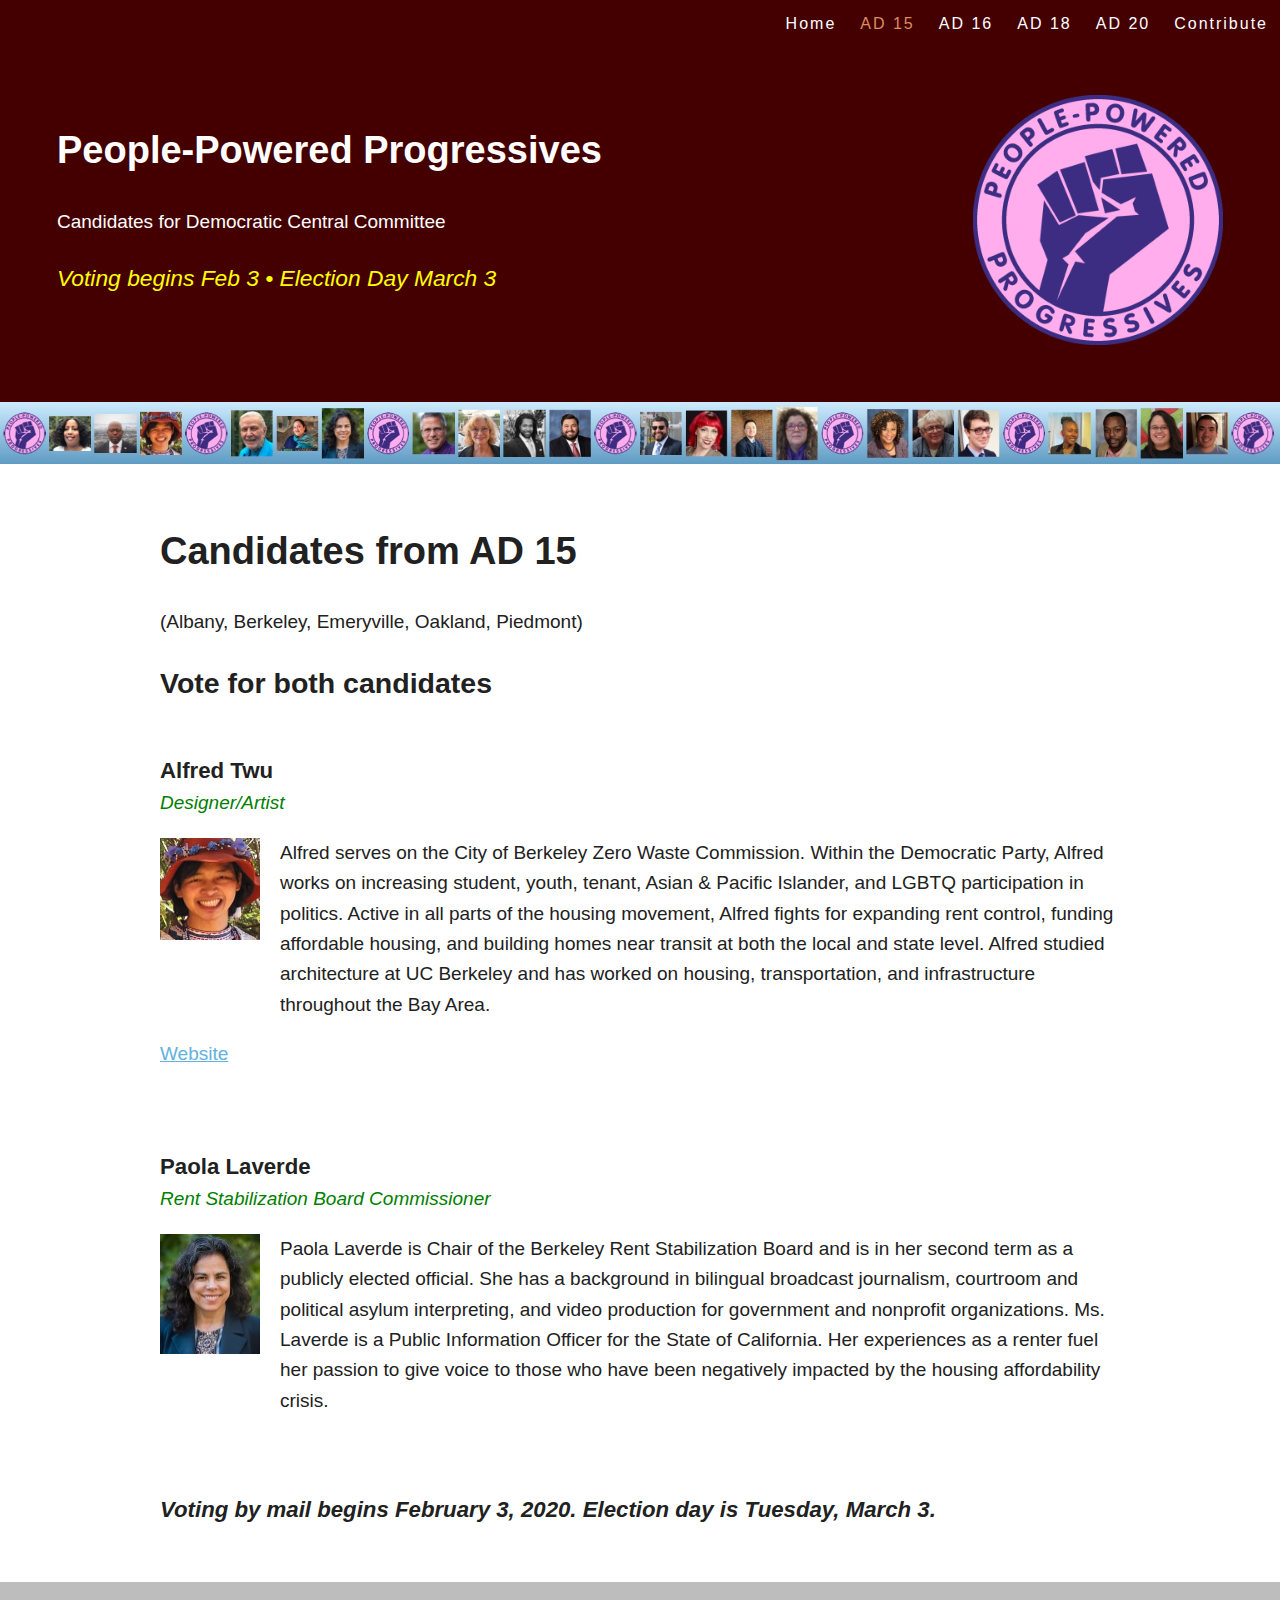
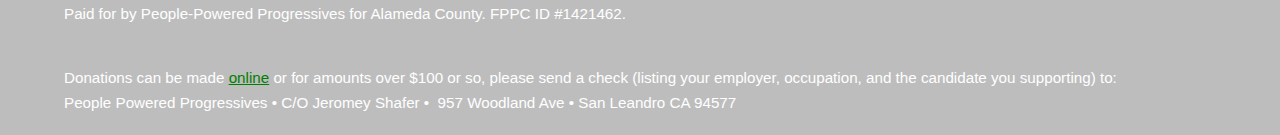
==== commit 8fd55eca: "update to ballot order, some minor tweaks" ====
--- a/ad15.html
+++ b/ad15.html
@@ -1,4 +1,8 @@
 <!DOCTYPE html><html class="no-js" lang="en-us"><head><meta charset="utf-8"><!--[if IE]><meta http-equiv='X-UA-Compatible' content='IE=edge'><![endif]--><title>AD 15 | People-Powered Progressives</title><meta name="description" content="Candidates for Democratic Central Committee representing the 15th Assembly District"><meta name="viewport" content="width=device-width, initial-scale=1.0, viewport-fit=cover"><meta name="supported-color-schemes" content="light dark"><link rel="apple-touch-icon" sizes="180x180" href="/apple-touch-icon.png"><link rel="icon" type="image/png" sizes="32x32" href="/favicon-32x32.png"><link rel="icon" type="image/png" sizes="16x16" href="/favicon-16x16.png"><link rel="apple-touch-icon" href="icon.png"><link rel="stylesheet" href="css/main.css"></head><body class="AD 15"><!--[if lt IE 9]><p class="browserupgrade">You are using an <strong>outdated</strong> browser. Please
-<a href="http://browsehappy.com/">upgrade your browser</a> to improve your experience.</p><![endif]--><header id="main-header"><div class="clearfix"><div class="logo"><a href="/"><img src="img/logo.png" alt="Logo"></a></div><div class="title"><h1>People-Powered Progressives</h1><p>Candidates for Democratic Central Committee</p><p class="highlighted"><i>Voting begins Feb 3 • Election Day March 3</i></p></div><input id="navigation" type="checkbox"><label class="hamburger" for="navigation"><div class="spinner diagonal part-1"></div><div class="spinner horizontal"></div><div class="spinner diagonal part-2"></div></label><nav class="page-menu"><ul><li><a href="./">Home</a></li><li><a class="active" href="ad15.html">AD 15</a></li><li><a href="ad16.html">AD 16</a></li><li><a href="ad18.html">AD 18</a></li><li><a href="ad20.html">AD 20</a></li><li><a href="https://www.efundraisingconnections.com/c/PeoplePoweredProgressives/">Contribute</a></li></ul></nav><div><img src="img/ppp.jpg" style="width:100%"></div></div></header><main><article class="textual"><h1>Candidates from AD 15</h1><p>(Albany, Berkeley, Emeryville, Oakland, Piedmont)</p><div class="person"><h3>Alfred Twu</h3><div class="occupation">Designer/Artist</div><img src="img/ad15/alfred.jpg" alt=""><p>Alfred serves on the City of Berkeley Zero Waste Commission.  Within the Democratic Party, Alfred works on increasing student, youth, tenant, Asian & Pacific Islander, and LGBTQ participation in politics.  Active in all parts of the housing movement, Alfred fights for expanding rent control, funding affordable housing, and building homes near transit at both the local and state level.  Alfred studied architecture at UC Berkeley and has worked on housing, transportation, and infrastructure throughout the Bay Area.  </p><a href="http://alfredtwu.org/">Website</a></div><div class="person"><h3>Paola Laverde</h3><div class="occupation">Rent Stabilization Board Commissioner</div><img src="img/ad15/paola.jpg" alt=""><p>Paola Laverde is Chair of the Berkeley Rent Stabilization Board and is in her second term as a publicly elected official. She has a background in bilingual broadcast journalism, courtroom and political asylum interpreting, and video production for government and nonprofit organizations. Ms. Laverde is a Public Information Officer for the State of California. Her experiences as a renter fuel her passion to give voice to those who have been negatively impacted by the housing affordability crisis. 
-</p></div><h3><i>Voting by mail begins February 3, 2020. Election day is Tuesday, March 3.</i></h3></article></main><footer><p>Paid for by People-Powered Progressives for Alameda County.  FPPC ID #1421462.
+<a href="http://browsehappy.com/">upgrade your browser</a> to improve your experience.</p><![endif]--><header id="main-header"><div class="clearfix"><div class="logo"><a href="/"><img src="img/logo.png" alt="Logo"></a></div><div class="title"><h1>People-Powered Progressives</h1><p>Candidates for Democratic Central Committee</p><p class="highlighted"><i>Voting begins Feb 3 • Election Day March 3</i></p></div><input id="navigation" type="checkbox"><label class="hamburger" for="navigation"><div class="spinner diagonal part-1"></div><div class="spinner horizontal"></div><div class="spinner diagonal part-2"></div></label><nav class="page-menu"><ul><li><a href="./">Home</a></li><li><a class="active" href="ad15.html">AD 15</a></li><li><a href="ad16.html">AD 16</a></li><li><a href="ad18.html">AD 18</a></li><li><a href="ad20.html">AD 20</a></li><li><a href="https://www.efundraisingconnections.com/c/PeoplePoweredProgressives/">Contribute</a></li></ul></nav><div><img src="img/ppp.jpg" style="width:100%"></div></div></header><main><article class="textual"><h1>Candidates from AD 15</h1><p>(Albany, Berkeley, Emeryville, Oakland, Piedmont)</p><h2>Vote for both candidates</h2><div class="person"><h3>Alfred Twu</h3><div class="occupation">Designer/Artist</div><img src="img/ad15/alfred.jpg" alt=""><p>Alfred serves on the City of Berkeley Zero Waste Commission.  Within the Democratic Party, Alfred works on increasing student, youth, tenant, Asian & Pacific Islander, and LGBTQ participation in politics.  Active in all parts of the housing movement, Alfred fights for expanding rent control, funding affordable housing, and building homes near transit at both the local and state level.  Alfred studied architecture at UC Berkeley and has worked on housing, transportation, and infrastructure throughout the Bay Area.  </p><a href="http://alfredtwu.org/">Website</a></div><div class="person"><h3>Paola Laverde</h3><div class="occupation">Rent Stabilization Board Commissioner</div><img src="img/ad15/paola.jpg" alt=""><p>Paola Laverde is Chair of the Berkeley Rent Stabilization Board and is in her second term as a publicly elected official. She has a background in bilingual broadcast journalism, courtroom and political asylum interpreting, and video production for government and nonprofit organizations. Ms. Laverde is a Public Information Officer for the State of California. Her experiences as a renter fuel her passion to give voice to those who have been negatively impacted by the housing affordability crisis. 
+</p></div><h3><i>Voting by mail begins February 3, 2020. Election day is Tuesday, March 3.</i></h3></article></main><footer><p>Paid for by People-Powered Progressives for Alameda County.  FPPC ID #1421462.</p><p>Donations can be made <a href='https://www.efundraisingconnections.com/c/PeoplePoweredProgressives/'>online</a> or for amounts over $100 or so, please send a check (listing your employer, occupation, and the candidate you supporting) to:<br>
+People Powered Progressives • 
+C/O Jeromey Shafer • 
+957 Woodland Ave •
+San Leandro CA 94577
 </p></footer><!-- Modernizer-like--><!-- Remove "no-js" class from element, if it exists--><script>document.documentElement.className = document.documentElement.className.replace("no-js","js");</script></body></html>--- a/css/main.css
+++ b/css/main.css
@@ -1 +1 @@
-/*! normalize.css v8.0.0 | MIT License | github.com/necolas/normalize.css */html{line-height:1.15;-webkit-text-size-adjust:100%}body{margin:0}h1{font-size:2em;margin:0.67em 0}hr{box-sizing:content-box;height:0;overflow:visible}pre{font-family:monospace, monospace;font-size:1em}a{background-color:transparent}abbr[title]{border-bottom:none;text-decoration:underline;text-decoration:underline dotted}b,strong{font-weight:bolder}code,kbd,samp{font-family:monospace, monospace;font-size:1em}small{font-size:80%}sub,sup{font-size:75%;line-height:0;position:relative;vertical-align:baseline}sub{bottom:-0.25em}sup{top:-0.5em}img{border-style:none}button,input,optgroup,select,textarea{font-family:inherit;font-size:100%;line-height:1.15;margin:0}button,input{overflow:visible}button,select{text-transform:none}button,[type="button"],[type="reset"],[type="submit"]{-webkit-appearance:button}button::-moz-focus-inner,[type="button"]::-moz-focus-inner,[type="reset"]::-moz-focus-inner,[type="submit"]::-moz-focus-inner{border-style:none;padding:0}button:-moz-focusring,[type="button"]:-moz-focusring,[type="reset"]:-moz-focusring,[type="submit"]:-moz-focusring{outline:1px dotted ButtonText}fieldset{padding:0.35em 0.75em 0.625em}legend{box-sizing:border-box;color:inherit;display:table;max-width:100%;padding:0;white-space:normal}progress{vertical-align:baseline}textarea{overflow:auto}[type="checkbox"],[type="radio"]{box-sizing:border-box;padding:0}[type="number"]::-webkit-inner-spin-button,[type="number"]::-webkit-outer-spin-button{height:auto}[type="search"]{-webkit-appearance:textfield;outline-offset:-2px}[type="search"]::-webkit-search-decoration{-webkit-appearance:none}::-webkit-file-upload-button{-webkit-appearance:button;font:inherit}details{display:block}summary{display:list-item}template{display:none}[hidden]{display:none}/*! HTML5 Boilerplate v6.0.1 | MIT License | https://html5boilerplate.com/ */html{color:#222;font-size:1em;line-height:1.4}::-moz-selection{background:#b3d4fc;text-shadow:none}::selection{background:#b3d4fc;text-shadow:none}hr{display:block;height:1px;border:0;border-top:1px solid #ccc;margin:1em 0;padding:0}audio,canvas,iframe,img,svg,video{vertical-align:middle}fieldset{border:0;margin:0;padding:0}textarea{resize:vertical}.browserupgrade{margin:0.2em 0;background:#ccc;color:#000;padding:0.2em 0}.hidden{display:none !important}.visuallyhidden{border:0;clip:rect(0 0 0 0);-webkit-clip-path:inset(50%);clip-path:inset(50%);height:1px;margin:-1px;overflow:hidden;padding:0;position:absolute;width:1px;white-space:nowrap}.visuallyhidden.focusable:active,.visuallyhidden.focusable:focus{clip:auto;-webkit-clip-path:none;clip-path:none;height:auto;margin:0;overflow:visible;position:static;width:auto;white-space:inherit}.invisible{visibility:hidden}.clearfix:before,.person:before,.clearfix:after,.person:after{content:" ";display:table}.clearfix:after,.person:after{clear:both}@media print{*,*:before,*:after{background:transparent !important;color:#000 !important;box-shadow:none !important;text-shadow:none !important}a,a:visited{text-decoration:underline}a[href]:after{content:" (" attr(href) ")"}abbr[title]:after{content:" (" attr(title) ")"}a[href^="#"]:after,a[href^="javascript:"]:after{content:""}pre{white-space:pre-wrap !important}pre,blockquote{border:1px solid #999;page-break-inside:avoid}thead{display:table-header-group}tr,img{page-break-inside:avoid}p,h2,h3{orphans:3;widows:3}h2,h3{page-break-after:avoid}}html,body{height:100%}body{display:-ms-flexbox;display:flex;-ms-flex-direction:column;flex-direction:column}body>header,body>footer{-ms-flex:none;flex:none}body>main{-ms-flex:1 0 auto;flex:1 0 auto}html{box-sizing:border-box}.ir{border:0 !important;font:0/0 a !important;text-shadow:none !important;color:transparent !important;width:0 !important;height:0 !important;padding:0 !important}section,.safe-area{padding-left:1rem;padding-right:1rem}@supports (padding: 0px){section{padding-left:max(1rem, constant(safe-area-inset-left));padding-right:max(1rem, constant(safe-area-inset-right));padding-left:max(1rem, env(safe-area-inset-left));padding-right:max(1rem, env(safe-area-inset-right))}.safe-area-only{padding-left:constant(safe-area-inset-left);padding-right:constant(safe-area-inset-right);padding-left:env(safe-area-inset-left);padding-right:env(safe-area-inset-right)}}.no-js .requires-js{display:none}.js .js-warning{display:none}.js .js-hidden{display:none}.no-js p.js-warning{padding:0.5rem 1rem;margin:0;color:purple;background:white}.browserupgrade{font-size:150%;padding:1rem}.warning{color:purple}iframe{border:none}svg defs{height:0;position:absolute;width:0}:root{color-scheme:light dark;--color-Link:			hsl(202, 65%, 63%);--color-Link-hover:		hsl(202, 65%, 43%);--color-Inverse:		hsl(20, 65%, 63%);--color-Warning:		purple;--color-paper-high:		white;--color-paper-med:		hsl(0, 0%, 96%);--color-paper-low:		hsl(0, 0%, 74%);--color-ink-low:		hsl(0, 0%, 38%);--color-ink-med:		hsl(0, 0%, 26%);--color-ink-high:		hsl(0, 0%, 13%);--color-ink-max:		black;--color-dark-high:		hsl(0, 0%, 13%)}@media (prefers-color-scheme: dark){:root{--color-Link:			hsl(202, 65%, 63%);--color-Link-hover:		hsl(202, 65%, 43%);--color-Inverse:		hsl(20, 65%, 63%);--color-Warning:		purple;--color-paper-high:		hsl(0, 0%, 0%);--color-paper-med:		hsl(0, 0%, 4%);--color-paper-low:		hsl(0, 0%, 26%);--color-ink-low:		hsl(0, 0%, 62%);--color-ink-med:		hsl(0, 0%, 74%);--color-ink-high:		hsl(0, 0%, 87%);--color-dark-high:		hsl(0, 0%, 4%)}.hero-image{opacity:0.7}}html{color:var(--color-ink-high)}a{color:var(--color-Link)}.dimmer{color:var(--color-ink-low)}main{background:var(--color-paper-high)}section.lightgray{background:var(--color-paper-low)}body{font:19px/1.6 Helvetica, Helvetica Neue, Arial}dt{font-weight:bold}.blogdate{font-weight:normal;color:var(--color-paper-low)}img.small{float:right;margin-left:1em;max-width:25%}blockquote{font-style:italic;letter-spacing:2px}blockquote footer{font-style:normal;letter-spacing:normal;font-size:80%}.centered{text-align:center}.highlighted{font-size:120%;color:yellow}section{padding-top:1rem;padding-bottom:1rem}section.balance-footer{padding-bottom:0}body>footer p{padding:20px 5%;margin:0;font-size:80%}article.textual{margin:0 auto;padding:2rem 1rem;max-width:60rem}body>footer{background:var(--color-paper-low);color:var(--color-paper-high)}.embed-container{position:relative;padding-bottom:56.25%;height:0;overflow:hidden;max-width:100%}.embed-container iframe,.embed-container object,.embed-container embed{position:absolute;top:0;left:0;width:100%;height:100%}.ksbox{width:100%;float:left}.ksbox,.ksflex{padding:15px 15px}.ksbox>* :not(.group):first-child{margin-top:0}.ksbox>* :not(.group):last-child{margin-bottom:0}.directionRtoL .ksbox,.ksbox.opposite{float:right}.directionRtoL .ksbox.opposite{float:left}.group{margin:-15px -15px}.flexbox{display:-webkit-box;display:-ms-flexbox;display:flex;-ms-flex-flow:row wrap;flex-flow:row wrap}.flex-fill{-moz-flex:1 1 auto;-ms-flex:1 1 auto;-webkit-box-flex:1;flex:1 1 auto}.flex-down,.sidebar-container>.group{-ms-flex-direction:column;-webkit-box-orient:vertical;-webkit-box-direction:normal;flex-direction:column}.outdent-horizontally{margin:0 -15px}.no-padding .group,.no-padding .ksbox{margin:0}.no-padding .ksbox{padding:0}.padded{padding:20px}img{max-width:100%}img.right{float:right;max-width:50%;padding-left:1em}img.half{float:left;max-width:50%}@media only screen and (max-width: 629px){.maximize-mobile{padding-left:0;padding-right:0}.maximize-mobile footer,.maximize-mobile header{padding-left:1rem;padding-right:1rem}img.right,img.half{max-width:100%;float:none;padding:0}}header#main-header{padding-top:5em;background-color:#440000;color:white}.logo{float:right;width:25%;max-width:250px;padding:0 3em 3em 3em}.title{padding:0 3em 3em 3em}@media only screen and (max-width: 629px){.logo{float:none;width:100%;max-width:100%;padding:0;max-width:200px;margin:1em auto 0 auto}h1{line-height:1;font-size:1.5em}.title p{line-height:1}.title{padding-bottom:0}header#main-header{padding-top:0em}main article.textual{padding-top:0}}input#navigation[type="checkbox"],label.hamburger{display:none}@media only screen and (min-width: 630px){nav.page-menu{display:block;position:absolute;top:0;right:0;text-align:center}nav.page-menu ul{padding:0;margin:0;list-style:none;overflow:hidden;text-align:right}nav.page-menu li{margin:0;color:#fff;display:inline-block;line-height:1;font-size:1rem;font-weight:300;letter-spacing:2px}nav.page-menu a{color:#fff;text-decoration:none;display:block;padding:1rem .75rem}nav.page-menu a.active{color:var(--color-Inverse)}nav.page-menu a:hover{background:var(--color-Inverse);color:var(--color-ink-med)}}@media only screen and (max-width: 629px){nav.page-menu{display:block;position:fixed;top:0;right:0;height:100%;width:12rem;z-index:10;transform:translateX(250px);transition:transform 250ms ease-in-out}nav.page-menu ul{width:12rem;height:100%;padding:0;margin:0;list-style:none;background:#456;overflow:hidden}nav.page-menu li{margin:0;color:#fff}nav.page-menu a{color:#fff;font-size:1rem;text-decoration:none;display:block;padding:12px 15px;font-weight:300;letter-spacing:2px}nav.page-menu a.active{color:var(--color-Inverse)}nav.page-menu a:hover{background:#111}label.hamburger{display:block;position:absolute;top:10px;right:.5rem;width:32px;height:25px;z-index:11;cursor:pointer}input#navigation[type="checkbox"]:checked ~ .page-menu{transform:translateX(0)}input#navigation[type="checkbox"]:checked ~ label{position:fixed;transform:none;top:.5rem}input#navigation[type="checkbox"]:checked ~ label>.horizontal{opacity:0}input#navigation[type="checkbox"]:checked ~ label>.diagonal.part-1{transform:rotate(135deg);margin-top:10px}input#navigation[type="checkbox"]:checked ~ label>.diagonal.part-2{transform:rotate(-135deg);margin-top:-15px}.spinner{transition:all 0.3s;position:relative;float:left;height:5px;border-radius:2px;width:100%;background-color:var(--color-Inverse)}.horizontal,.diagonal.part-2{margin-top:5px}}a.active{pointer-events:none;cursor:default}.person{padding-bottom:1em;border-bottom:1px solid #CCC;margin-bottom:2em}.person img{max-width:100px;float:left;margin-right:1em;margin-top:1em}.person h3{margin-bottom:0}.person .occupation{font-style:italic;color:green}.person p{margin-left:120px}@media only screen and (max-width: 629px){.person{margin-bottom:0;padding-bottom:0}.person p{margin-left:0}}h3.righthand{margin:0;padding:1rem 1rem;text-align:right}.input-form input,.input-form textarea,.input-form select{display:inline-block;font-size:1rem;margin-bottom:1rem;padding:0.25rem 0.5rem;width:95%;max-width:30rem;color:var(--color-ink-high)}input[type="submit"]{display:block;text-align:center;color:var(--color-paper-high);background:var(--color-Link);padding:6px 2rem;border:none;width:auto;border-radius:4px}.contact-section{background:var(--color-paper-low);color:var(--color-ink-high)}.input-form a{color:var(--color-paper-high)}.trapit{display:none !important}
+/*! normalize.css v8.0.0 | MIT License | github.com/necolas/normalize.css */html{line-height:1.15;-webkit-text-size-adjust:100%}body{margin:0}h1{font-size:2em;margin:0.67em 0}hr{box-sizing:content-box;height:0;overflow:visible}pre{font-family:monospace, monospace;font-size:1em}a{background-color:transparent}abbr[title]{border-bottom:none;text-decoration:underline;text-decoration:underline dotted}b,strong{font-weight:bolder}code,kbd,samp{font-family:monospace, monospace;font-size:1em}small{font-size:80%}sub,sup{font-size:75%;line-height:0;position:relative;vertical-align:baseline}sub{bottom:-0.25em}sup{top:-0.5em}img{border-style:none}button,input,optgroup,select,textarea{font-family:inherit;font-size:100%;line-height:1.15;margin:0}button,input{overflow:visible}button,select{text-transform:none}button,[type="button"],[type="reset"],[type="submit"]{-webkit-appearance:button}button::-moz-focus-inner,[type="button"]::-moz-focus-inner,[type="reset"]::-moz-focus-inner,[type="submit"]::-moz-focus-inner{border-style:none;padding:0}button:-moz-focusring,[type="button"]:-moz-focusring,[type="reset"]:-moz-focusring,[type="submit"]:-moz-focusring{outline:1px dotted ButtonText}fieldset{padding:0.35em 0.75em 0.625em}legend{box-sizing:border-box;color:inherit;display:table;max-width:100%;padding:0;white-space:normal}progress{vertical-align:baseline}textarea{overflow:auto}[type="checkbox"],[type="radio"]{box-sizing:border-box;padding:0}[type="number"]::-webkit-inner-spin-button,[type="number"]::-webkit-outer-spin-button{height:auto}[type="search"]{-webkit-appearance:textfield;outline-offset:-2px}[type="search"]::-webkit-search-decoration{-webkit-appearance:none}::-webkit-file-upload-button{-webkit-appearance:button;font:inherit}details{display:block}summary{display:list-item}template{display:none}[hidden]{display:none}/*! HTML5 Boilerplate v6.0.1 | MIT License | https://html5boilerplate.com/ */html{color:#222;font-size:1em;line-height:1.4}::-moz-selection{background:#b3d4fc;text-shadow:none}::selection{background:#b3d4fc;text-shadow:none}hr{display:block;height:1px;border:0;border-top:1px solid #ccc;margin:1em 0;padding:0}audio,canvas,iframe,img,svg,video{vertical-align:middle}fieldset{border:0;margin:0;padding:0}textarea{resize:vertical}.browserupgrade{margin:0.2em 0;background:#ccc;color:#000;padding:0.2em 0}.hidden{display:none !important}.visuallyhidden{border:0;clip:rect(0 0 0 0);-webkit-clip-path:inset(50%);clip-path:inset(50%);height:1px;margin:-1px;overflow:hidden;padding:0;position:absolute;width:1px;white-space:nowrap}.visuallyhidden.focusable:active,.visuallyhidden.focusable:focus{clip:auto;-webkit-clip-path:none;clip-path:none;height:auto;margin:0;overflow:visible;position:static;width:auto;white-space:inherit}.invisible{visibility:hidden}.clearfix:before,.person:before,.clearfix:after,.person:after{content:" ";display:table}.clearfix:after,.person:after{clear:both}@media print{*,*:before,*:after{background:transparent !important;color:#000 !important;box-shadow:none !important;text-shadow:none !important}a,a:visited{text-decoration:underline}a[href]:after{content:" (" attr(href) ")"}abbr[title]:after{content:" (" attr(title) ")"}a[href^="#"]:after,a[href^="javascript:"]:after{content:""}pre{white-space:pre-wrap !important}pre,blockquote{border:1px solid #999;page-break-inside:avoid}thead{display:table-header-group}tr,img{page-break-inside:avoid}p,h2,h3{orphans:3;widows:3}h2,h3{page-break-after:avoid}}html,body{height:100%}body{display:-ms-flexbox;display:flex;-ms-flex-direction:column;flex-direction:column}body>header,body>footer{-ms-flex:none;flex:none}body>main{-ms-flex:1 0 auto;flex:1 0 auto}html{box-sizing:border-box}.ir{border:0 !important;font:0/0 a !important;text-shadow:none !important;color:transparent !important;width:0 !important;height:0 !important;padding:0 !important}section,.safe-area{padding-left:1rem;padding-right:1rem}@supports (padding: 0px){section{padding-left:max(1rem, constant(safe-area-inset-left));padding-right:max(1rem, constant(safe-area-inset-right));padding-left:max(1rem, env(safe-area-inset-left));padding-right:max(1rem, env(safe-area-inset-right))}.safe-area-only{padding-left:constant(safe-area-inset-left);padding-right:constant(safe-area-inset-right);padding-left:env(safe-area-inset-left);padding-right:env(safe-area-inset-right)}}.no-js .requires-js{display:none}.js .js-warning{display:none}.js .js-hidden{display:none}.no-js p.js-warning{padding:0.5rem 1rem;margin:0;color:purple;background:white}.browserupgrade{font-size:150%;padding:1rem}.warning{color:purple}iframe{border:none}svg defs{height:0;position:absolute;width:0}:root{color-scheme:light dark;--color-Link:			hsl(202, 65%, 63%);--color-Link-hover:		hsl(202, 65%, 43%);--color-Inverse:		hsl(20, 65%, 63%);--color-Warning:		purple;--color-paper-high:		white;--color-paper-med:		hsl(0, 0%, 96%);--color-paper-low:		hsl(0, 0%, 74%);--color-ink-low:		hsl(0, 0%, 38%);--color-ink-med:		hsl(0, 0%, 26%);--color-ink-high:		hsl(0, 0%, 13%);--color-ink-max:		black;--color-dark-high:		hsl(0, 0%, 13%)}@media (prefers-color-scheme: dark){:root{--color-Link:			hsl(202, 65%, 63%);--color-Link-hover:		hsl(202, 65%, 43%);--color-Inverse:		hsl(20, 65%, 63%);--color-Warning:		purple;--color-paper-high:		hsl(0, 0%, 0%);--color-paper-med:		hsl(0, 0%, 4%);--color-paper-low:		hsl(0, 0%, 26%);--color-ink-low:		hsl(0, 0%, 62%);--color-ink-med:		hsl(0, 0%, 74%);--color-ink-high:		hsl(0, 0%, 87%);--color-dark-high:		hsl(0, 0%, 4%)}.hero-image{opacity:0.7}}html{color:var(--color-ink-high)}a{color:var(--color-Link)}.dimmer{color:var(--color-ink-low)}main{background:var(--color-paper-high)}section.lightgray{background:var(--color-paper-low)}body{font:19px/1.6 Helvetica, Helvetica Neue, Arial}dt{font-weight:bold}.blogdate{font-weight:normal;color:var(--color-paper-low)}img.small{float:right;margin-left:1em;max-width:25%}blockquote{font-style:italic;letter-spacing:2px}blockquote footer{font-style:normal;letter-spacing:normal;font-size:80%}.centered{text-align:center}.highlighted{font-size:120%;color:yellow}section{padding-top:1rem;padding-bottom:1rem}section.balance-footer{padding-bottom:0}body>footer p{padding:20px 5%;margin:0;font-size:80%}article.textual{margin:0 auto;padding:2rem 1rem;max-width:60rem}body>footer{background:var(--color-paper-low);color:var(--color-paper-high)}body>footer a{color:green}.embed-container{position:relative;padding-bottom:56.25%;height:0;overflow:hidden;max-width:100%}.embed-container iframe,.embed-container object,.embed-container embed{position:absolute;top:0;left:0;width:100%;height:100%}.ksbox{width:100%;float:left}.ksbox,.ksflex{padding:15px 15px}.ksbox>* :not(.group):first-child{margin-top:0}.ksbox>* :not(.group):last-child{margin-bottom:0}.directionRtoL .ksbox,.ksbox.opposite{float:right}.directionRtoL .ksbox.opposite{float:left}.group{margin:-15px -15px}.flexbox{display:-webkit-box;display:-ms-flexbox;display:flex;-ms-flex-flow:row wrap;flex-flow:row wrap}.flex-fill{-moz-flex:1 1 auto;-ms-flex:1 1 auto;-webkit-box-flex:1;flex:1 1 auto}.flex-down,.sidebar-container>.group{-ms-flex-direction:column;-webkit-box-orient:vertical;-webkit-box-direction:normal;flex-direction:column}.outdent-horizontally{margin:0 -15px}.no-padding .group,.no-padding .ksbox{margin:0}.no-padding .ksbox{padding:0}.padded{padding:20px}img{max-width:100%}img.right{float:right;max-width:50%;padding-left:1em}img.half{float:left;max-width:50%}@media only screen and (max-width: 629px){.maximize-mobile{padding-left:0;padding-right:0}.maximize-mobile footer,.maximize-mobile header{padding-left:1rem;padding-right:1rem}img.right,img.half{max-width:100%;float:none;padding:0}}header#main-header{padding-top:5em;background-color:#440000;color:white}.logo{float:right;width:25%;max-width:250px;padding:0 3em 3em 3em}.title{padding:0 3em 3em 3em}@media only screen and (max-width: 629px){.logo{float:none;width:100%;max-width:100%;padding:0;max-width:200px;margin:1em auto 0 auto}h1{line-height:1;font-size:1.5em}.title p{line-height:1}.title{padding-bottom:0}header#main-header{padding-top:0em}main article.textual{padding-top:0}}input#navigation[type="checkbox"],label.hamburger{display:none}@media only screen and (min-width: 630px){nav.page-menu{display:block;position:absolute;top:0;right:0;text-align:center}nav.page-menu ul{padding:0;margin:0;list-style:none;overflow:hidden;text-align:right}nav.page-menu li{margin:0;color:#fff;display:inline-block;line-height:1;font-size:1rem;font-weight:300;letter-spacing:2px}nav.page-menu a{color:#fff;text-decoration:none;display:block;padding:1rem .75rem}nav.page-menu a.active{color:var(--color-Inverse)}nav.page-menu a:hover{background:var(--color-Inverse);color:var(--color-ink-med)}}@media only screen and (max-width: 629px){nav.page-menu{display:block;position:fixed;top:0;right:0;height:100%;width:12rem;z-index:10;transform:translateX(250px);transition:transform 250ms ease-in-out}nav.page-menu ul{width:12rem;height:100%;padding:0;margin:0;list-style:none;background:#456;overflow:hidden}nav.page-menu li{margin:0;color:#fff}nav.page-menu a{color:#fff;font-size:1rem;text-decoration:none;display:block;padding:12px 15px;font-weight:300;letter-spacing:2px}nav.page-menu a.active{color:var(--color-Inverse)}nav.page-menu a:hover{background:#111}label.hamburger{display:block;position:absolute;top:10px;right:.5rem;width:32px;height:25px;z-index:11;cursor:pointer}input#navigation[type="checkbox"]:checked ~ .page-menu{transform:translateX(0)}input#navigation[type="checkbox"]:checked ~ label{position:fixed;transform:none;top:.5rem}input#navigation[type="checkbox"]:checked ~ label>.horizontal{opacity:0}input#navigation[type="checkbox"]:checked ~ label>.diagonal.part-1{transform:rotate(135deg);margin-top:10px}input#navigation[type="checkbox"]:checked ~ label>.diagonal.part-2{transform:rotate(-135deg);margin-top:-15px}.spinner{transition:all 0.3s;position:relative;float:left;height:5px;border-radius:2px;width:100%;background-color:var(--color-Inverse)}.horizontal,.diagonal.part-2{margin-top:5px}}a.active{pointer-events:none;cursor:default}hr.separator{border-top:5px dotted #888}hr.separator.long{height:20px;border-bottom:5px dotted #888}.person{padding-bottom:1em;margin-bottom:2em}.person img{max-width:100px;float:left;margin-right:1em;margin-top:1em}.person h3{margin-bottom:0}.person .occupation{font-style:italic;color:green}.person p{margin-left:120px}@media only screen and (max-width: 629px){.person{margin-bottom:0;padding-bottom:0}.person p{margin-left:0}}h3.righthand{margin:0;padding:1rem 1rem;text-align:right}.input-form input,.input-form textarea,.input-form select{display:inline-block;font-size:1rem;margin-bottom:1rem;padding:0.25rem 0.5rem;width:95%;max-width:30rem;color:var(--color-ink-high)}input[type="submit"]{display:block;text-align:center;color:var(--color-paper-high);background:var(--color-Link);padding:6px 2rem;border:none;width:auto;border-radius:4px}.contact-section{background:var(--color-paper-low);color:var(--color-ink-high)}.input-form a{color:var(--color-paper-high)}.trapit{display:none !important}
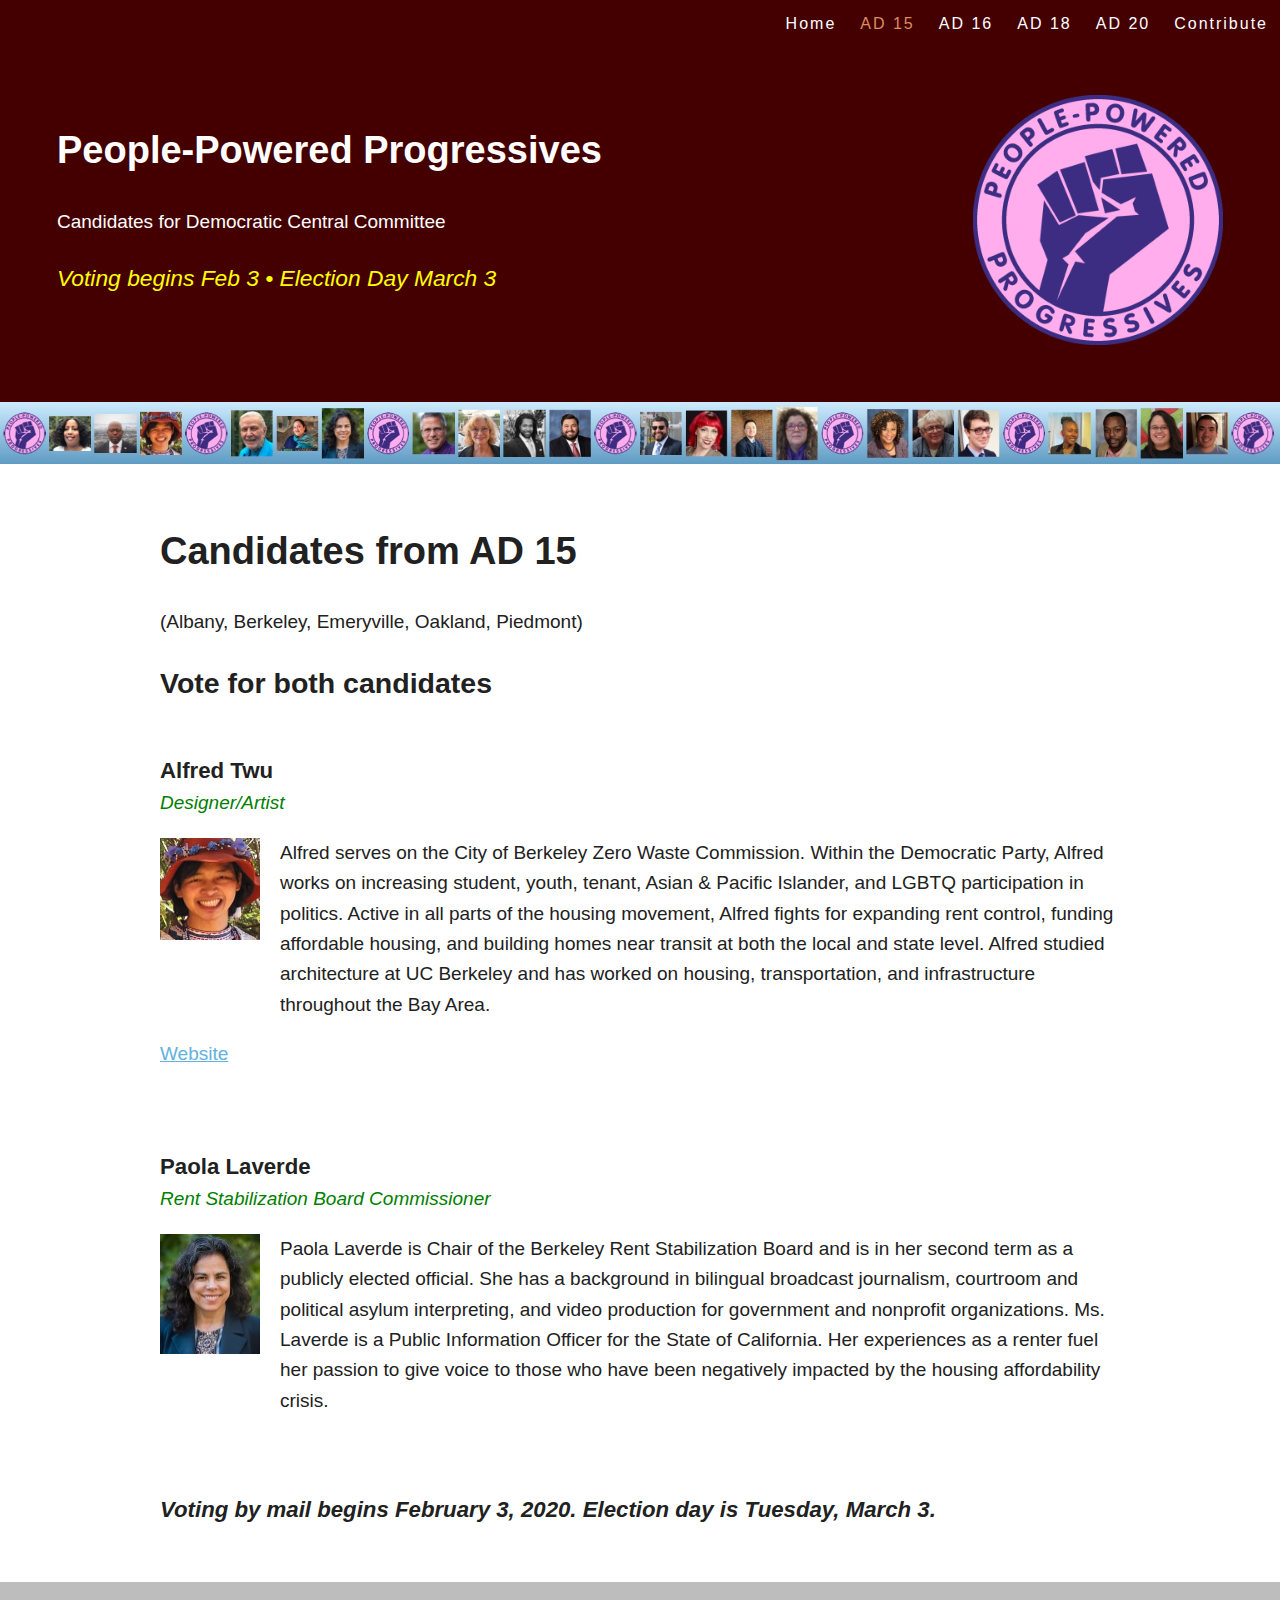
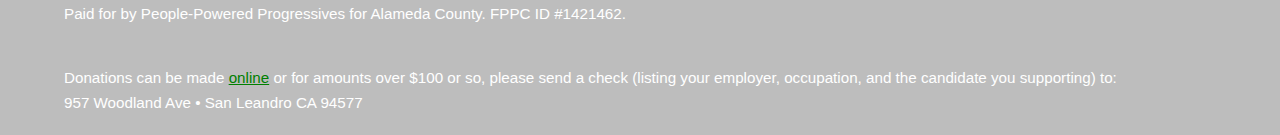
==== commit 21d61fc5: "More jeromey removal" ====
--- a/ad15.html
+++ b/ad15.html
@@ -1,8 +1,6 @@
 <!DOCTYPE html><html class="no-js" lang="en-us"><head><meta charset="utf-8"><!--[if IE]><meta http-equiv='X-UA-Compatible' content='IE=edge'><![endif]--><title>AD 15 | People-Powered Progressives</title><meta name="description" content="Candidates for Democratic Central Committee representing the 15th Assembly District"><meta name="viewport" content="width=device-width, initial-scale=1.0, viewport-fit=cover"><meta name="supported-color-schemes" content="light dark"><link rel="apple-touch-icon" sizes="180x180" href="/apple-touch-icon.png"><link rel="icon" type="image/png" sizes="32x32" href="/favicon-32x32.png"><link rel="icon" type="image/png" sizes="16x16" href="/favicon-16x16.png"><link rel="apple-touch-icon" href="icon.png"><link rel="stylesheet" href="css/main.css"></head><body class="AD 15"><!--[if lt IE 9]><p class="browserupgrade">You are using an <strong>outdated</strong> browser. Please
 <a href="http://browsehappy.com/">upgrade your browser</a> to improve your experience.</p><![endif]--><header id="main-header"><div class="clearfix"><div class="logo"><a href="/"><img src="img/logo.png" alt="Logo"></a></div><div class="title"><h1>People-Powered Progressives</h1><p>Candidates for Democratic Central Committee</p><p class="highlighted"><i>Voting begins Feb 3 • Election Day March 3</i></p></div><input id="navigation" type="checkbox"><label class="hamburger" for="navigation"><div class="spinner diagonal part-1"></div><div class="spinner horizontal"></div><div class="spinner diagonal part-2"></div></label><nav class="page-menu"><ul><li><a href="./">Home</a></li><li><a class="active" href="ad15.html">AD 15</a></li><li><a href="ad16.html">AD 16</a></li><li><a href="ad18.html">AD 18</a></li><li><a href="ad20.html">AD 20</a></li><li><a href="https://www.efundraisingconnections.com/c/PeoplePoweredProgressives/">Contribute</a></li></ul></nav><div><img src="img/ppp.jpg" style="width:100%"></div></div></header><main><article class="textual"><h1>Candidates from AD 15</h1><p>(Albany, Berkeley, Emeryville, Oakland, Piedmont)</p><h2>Vote for both candidates</h2><div class="person"><h3>Alfred Twu</h3><div class="occupation">Designer/Artist</div><img src="img/ad15/alfred.jpg" alt=""><p>Alfred serves on the City of Berkeley Zero Waste Commission.  Within the Democratic Party, Alfred works on increasing student, youth, tenant, Asian & Pacific Islander, and LGBTQ participation in politics.  Active in all parts of the housing movement, Alfred fights for expanding rent control, funding affordable housing, and building homes near transit at both the local and state level.  Alfred studied architecture at UC Berkeley and has worked on housing, transportation, and infrastructure throughout the Bay Area.  </p><a href="http://alfredtwu.org/">Website</a></div><div class="person"><h3>Paola Laverde</h3><div class="occupation">Rent Stabilization Board Commissioner</div><img src="img/ad15/paola.jpg" alt=""><p>Paola Laverde is Chair of the Berkeley Rent Stabilization Board and is in her second term as a publicly elected official. She has a background in bilingual broadcast journalism, courtroom and political asylum interpreting, and video production for government and nonprofit organizations. Ms. Laverde is a Public Information Officer for the State of California. Her experiences as a renter fuel her passion to give voice to those who have been negatively impacted by the housing affordability crisis. 
 </p></div><h3><i>Voting by mail begins February 3, 2020. Election day is Tuesday, March 3.</i></h3></article></main><footer><p>Paid for by People-Powered Progressives for Alameda County.  FPPC ID #1421462.</p><p>Donations can be made <a href='https://www.efundraisingconnections.com/c/PeoplePoweredProgressives/'>online</a> or for amounts over $100 or so, please send a check (listing your employer, occupation, and the candidate you supporting) to:<br>
-People Powered Progressives • 
-C/O Jeromey Shafer • 
 957 Woodland Ave •
 San Leandro CA 94577
 </p></footer><!-- Modernizer-like--><!-- Remove "no-js" class from element, if it exists--><script>document.documentElement.className = document.documentElement.className.replace("no-js","js");</script></body></html>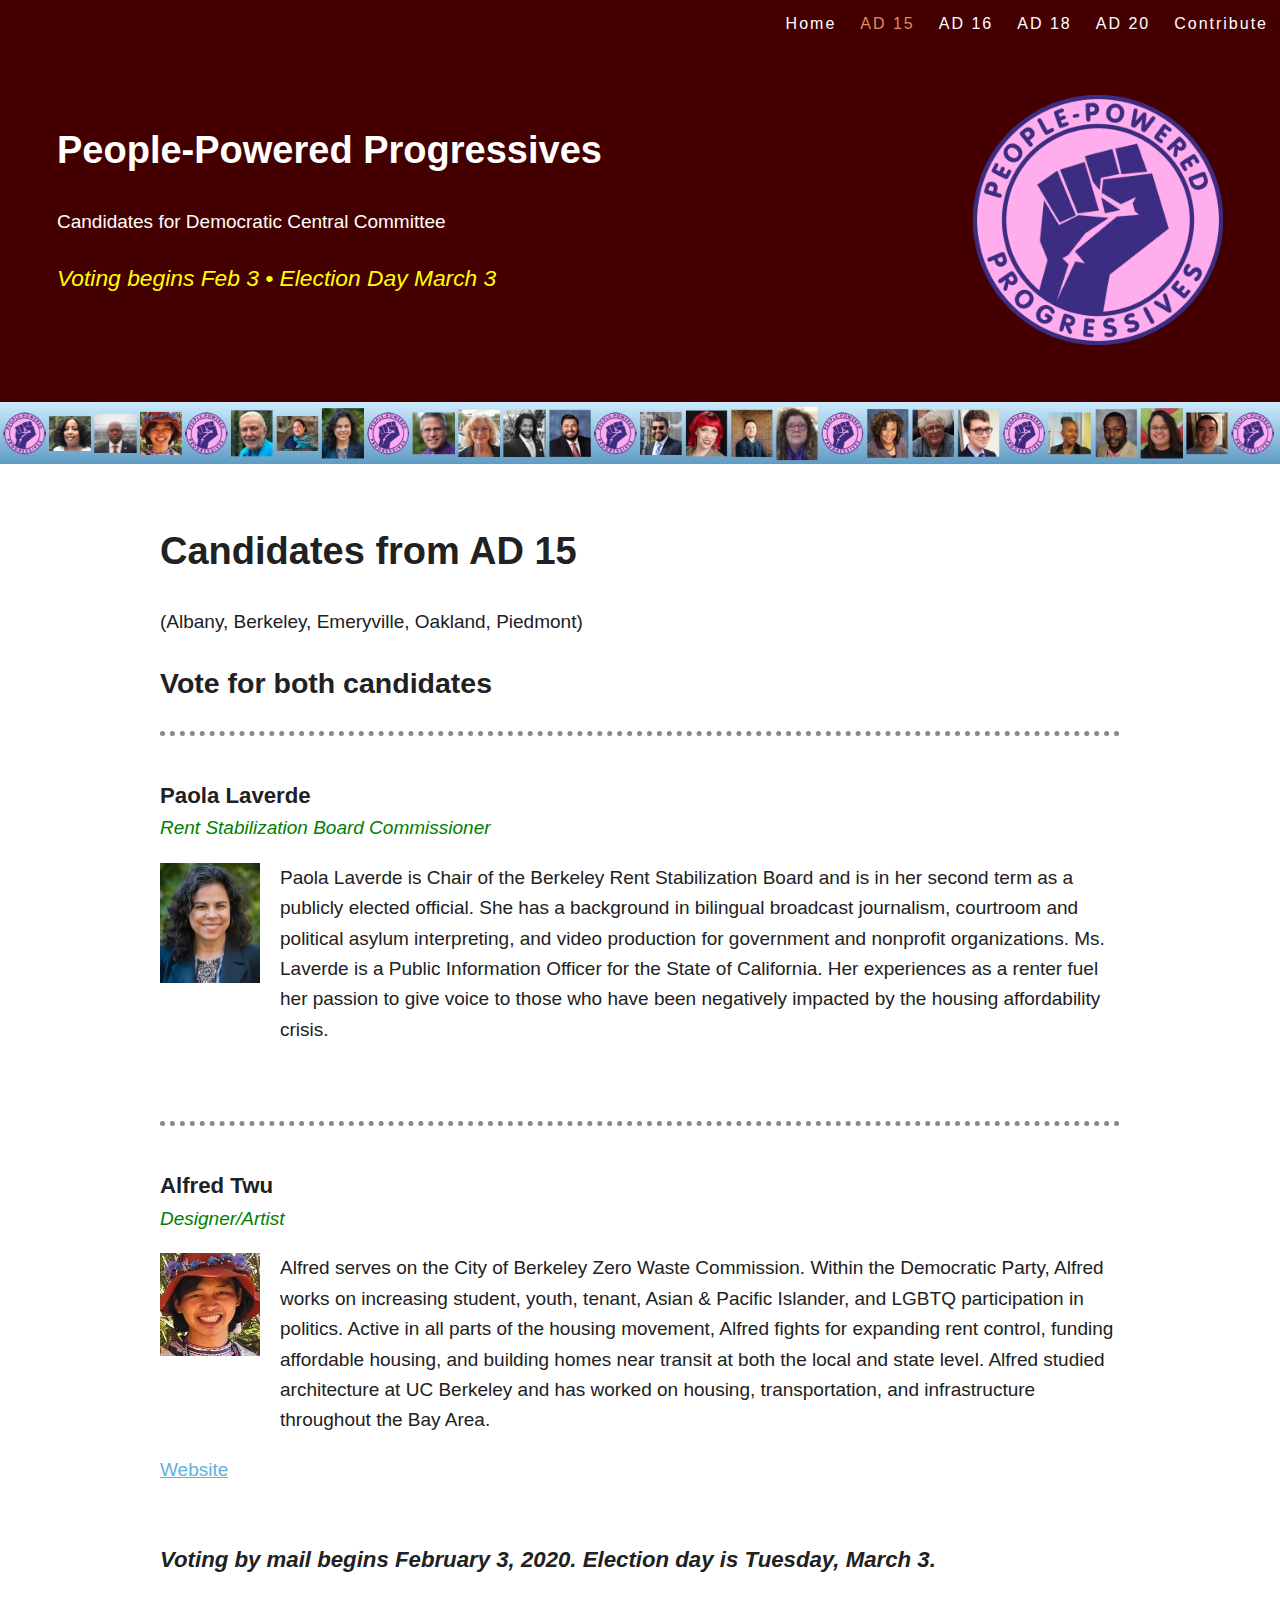
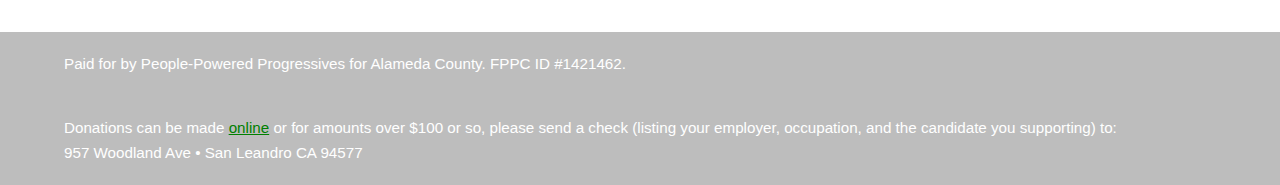
==== commit 4c5978bd: "PR, faq item, ordered ballots" ====
--- a/ad15.html
+++ b/ad15.html
@@ -1,6 +1,6 @@
 <!DOCTYPE html><html class="no-js" lang="en-us"><head><meta charset="utf-8"><!--[if IE]><meta http-equiv='X-UA-Compatible' content='IE=edge'><![endif]--><title>AD 15 | People-Powered Progressives</title><meta name="description" content="Candidates for Democratic Central Committee representing the 15th Assembly District"><meta name="viewport" content="width=device-width, initial-scale=1.0, viewport-fit=cover"><meta name="supported-color-schemes" content="light dark"><link rel="apple-touch-icon" sizes="180x180" href="/apple-touch-icon.png"><link rel="icon" type="image/png" sizes="32x32" href="/favicon-32x32.png"><link rel="icon" type="image/png" sizes="16x16" href="/favicon-16x16.png"><link rel="apple-touch-icon" href="icon.png"><link rel="stylesheet" href="css/main.css"></head><body class="AD 15"><!--[if lt IE 9]><p class="browserupgrade">You are using an <strong>outdated</strong> browser. Please
-<a href="http://browsehappy.com/">upgrade your browser</a> to improve your experience.</p><![endif]--><header id="main-header"><div class="clearfix"><div class="logo"><a href="/"><img src="img/logo.png" alt="Logo"></a></div><div class="title"><h1>People-Powered Progressives</h1><p>Candidates for Democratic Central Committee</p><p class="highlighted"><i>Voting begins Feb 3 • Election Day March 3</i></p></div><input id="navigation" type="checkbox"><label class="hamburger" for="navigation"><div class="spinner diagonal part-1"></div><div class="spinner horizontal"></div><div class="spinner diagonal part-2"></div></label><nav class="page-menu"><ul><li><a href="./">Home</a></li><li><a class="active" href="ad15.html">AD 15</a></li><li><a href="ad16.html">AD 16</a></li><li><a href="ad18.html">AD 18</a></li><li><a href="ad20.html">AD 20</a></li><li><a href="https://www.efundraisingconnections.com/c/PeoplePoweredProgressives/">Contribute</a></li></ul></nav><div><img src="img/ppp.jpg" style="width:100%"></div></div></header><main><article class="textual"><h1>Candidates from AD 15</h1><p>(Albany, Berkeley, Emeryville, Oakland, Piedmont)</p><h2>Vote for both candidates</h2><div class="person"><h3>Alfred Twu</h3><div class="occupation">Designer/Artist</div><img src="img/ad15/alfred.jpg" alt=""><p>Alfred serves on the City of Berkeley Zero Waste Commission.  Within the Democratic Party, Alfred works on increasing student, youth, tenant, Asian & Pacific Islander, and LGBTQ participation in politics.  Active in all parts of the housing movement, Alfred fights for expanding rent control, funding affordable housing, and building homes near transit at both the local and state level.  Alfred studied architecture at UC Berkeley and has worked on housing, transportation, and infrastructure throughout the Bay Area.  </p><a href="http://alfredtwu.org/">Website</a></div><div class="person"><h3>Paola Laverde</h3><div class="occupation">Rent Stabilization Board Commissioner</div><img src="img/ad15/paola.jpg" alt=""><p>Paola Laverde is Chair of the Berkeley Rent Stabilization Board and is in her second term as a publicly elected official. She has a background in bilingual broadcast journalism, courtroom and political asylum interpreting, and video production for government and nonprofit organizations. Ms. Laverde is a Public Information Officer for the State of California. Her experiences as a renter fuel her passion to give voice to those who have been negatively impacted by the housing affordability crisis. 
-</p></div><h3><i>Voting by mail begins February 3, 2020. Election day is Tuesday, March 3.</i></h3></article></main><footer><p>Paid for by People-Powered Progressives for Alameda County.  FPPC ID #1421462.</p><p>Donations can be made <a href='https://www.efundraisingconnections.com/c/PeoplePoweredProgressives/'>online</a> or for amounts over $100 or so, please send a check (listing your employer, occupation, and the candidate you supporting) to:<br>
+<a href="http://browsehappy.com/">upgrade your browser</a> to improve your experience.</p><![endif]--><header id="main-header"><div class="clearfix"><div class="logo"><a href="/"><img src="img/logo.png" alt="Logo"></a></div><div class="title"><h1>People-Powered Progressives</h1><p>Candidates for Democratic Central Committee</p><p class="highlighted"><i>Voting begins Feb 3 • Election Day March 3</i></p></div><input id="navigation" type="checkbox"><label class="hamburger" for="navigation"><div class="spinner diagonal part-1"></div><div class="spinner horizontal"></div><div class="spinner diagonal part-2"></div></label><nav class="page-menu"><ul><li><a href="./">Home</a></li><li><a class="active" href="ad15.html">AD 15</a></li><li><a href="ad16.html">AD 16</a></li><li><a href="ad18.html">AD 18</a></li><li><a href="ad20.html">AD 20</a></li><li><a href="https://www.efundraisingconnections.com/c/PeoplePoweredProgressives/">Contribute</a></li></ul></nav><div><img src="img/ppp.jpg" style="width:100%"></div></div></header><main><article class="textual"><h1>Candidates from AD 15</h1><p>(Albany, Berkeley, Emeryville, Oakland, Piedmont)</p><h2>Vote for both candidates</h2><hr class="separator"><div class="person"><h3>Paola Laverde</h3><div class="occupation">Rent Stabilization Board Commissioner</div><img src="img/ad15/paola.jpg" alt=""><p>Paola Laverde is Chair of the Berkeley Rent Stabilization Board and is in her second term as a publicly elected official. She has a background in bilingual broadcast journalism, courtroom and political asylum interpreting, and video production for government and nonprofit organizations. Ms. Laverde is a Public Information Officer for the State of California. Her experiences as a renter fuel her passion to give voice to those who have been negatively impacted by the housing affordability crisis. 
+</p></div><hr class="separator"><div class="person"><h3>Alfred Twu</h3><div class="occupation">Designer/Artist</div><img src="img/ad15/alfred.jpg" alt=""><p>Alfred serves on the City of Berkeley Zero Waste Commission.  Within the Democratic Party, Alfred works on increasing student, youth, tenant, Asian & Pacific Islander, and LGBTQ participation in politics.  Active in all parts of the housing movement, Alfred fights for expanding rent control, funding affordable housing, and building homes near transit at both the local and state level.  Alfred studied architecture at UC Berkeley and has worked on housing, transportation, and infrastructure throughout the Bay Area.  </p><a href="http://alfredtwu.org/">Website</a></div><h3><i>Voting by mail begins February 3, 2020. Election day is Tuesday, March 3.</i></h3></article></main><footer><p>Paid for by People-Powered Progressives for Alameda County.  FPPC ID #1421462.</p><p>Donations can be made <a href='https://www.efundraisingconnections.com/c/PeoplePoweredProgressives/'>online</a> or for amounts over $100 or so, please send a check (listing your employer, occupation, and the candidate you supporting) to:<br>
 957 Woodland Ave •
 San Leandro CA 94577
 </p></footer><!-- Modernizer-like--><!-- Remove "no-js" class from element, if it exists--><script>document.documentElement.className = document.documentElement.className.replace("no-js","js");</script></body></html>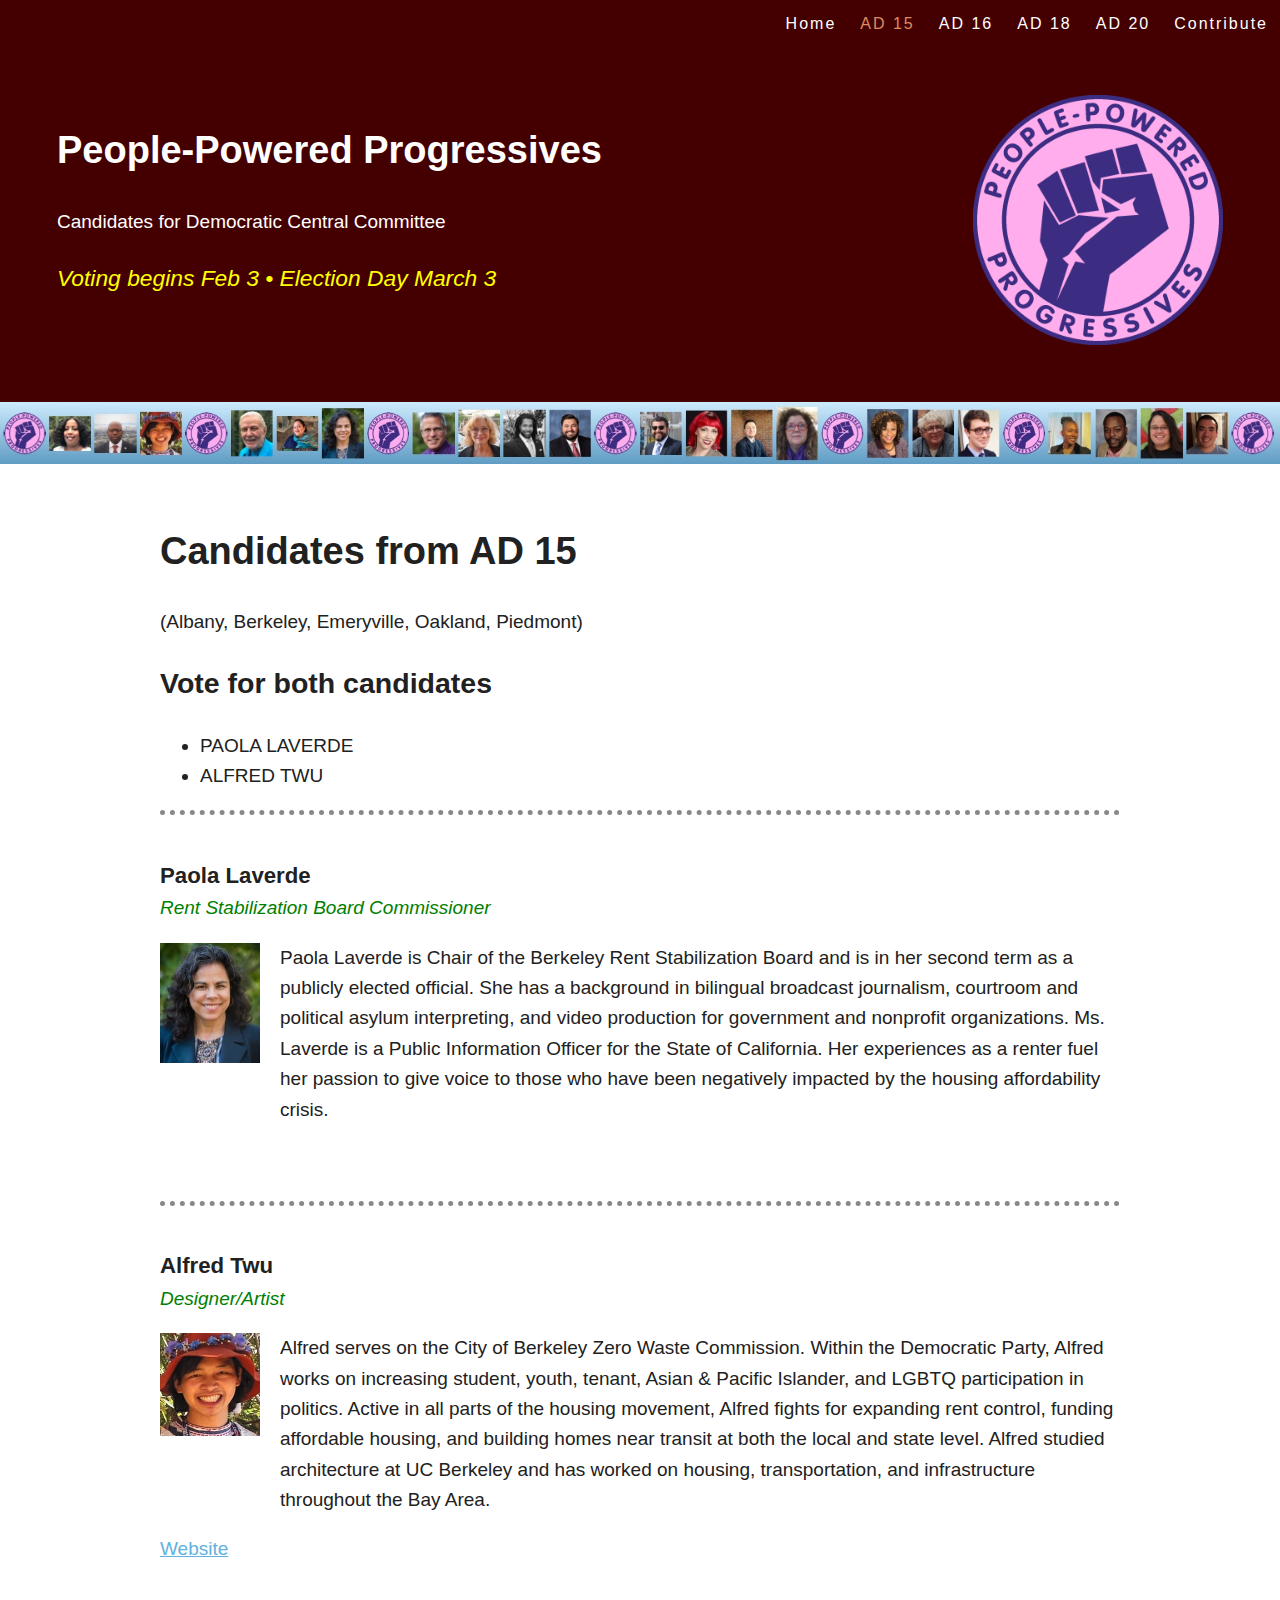
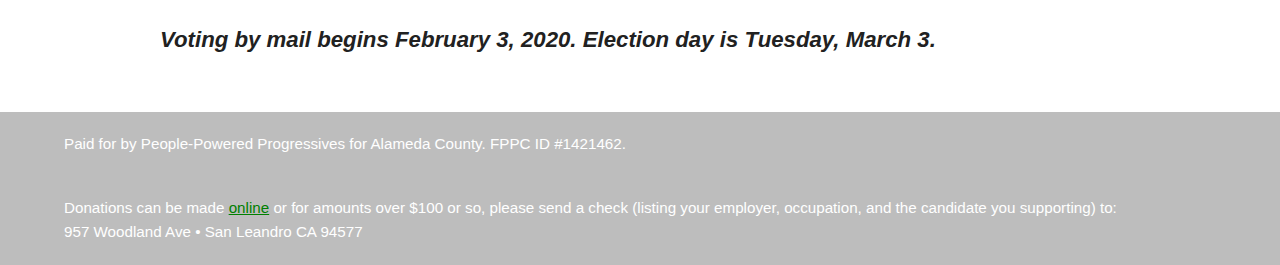
==== commit b25371eb: "update names" ====
--- a/ad15.html
+++ b/ad15.html
@@ -1,5 +1,5 @@
 <!DOCTYPE html><html class="no-js" lang="en-us"><head><meta charset="utf-8"><!--[if IE]><meta http-equiv='X-UA-Compatible' content='IE=edge'><![endif]--><title>AD 15 | People-Powered Progressives</title><meta name="description" content="Candidates for Democratic Central Committee representing the 15th Assembly District"><meta name="viewport" content="width=device-width, initial-scale=1.0, viewport-fit=cover"><meta name="supported-color-schemes" content="light dark"><link rel="apple-touch-icon" sizes="180x180" href="/apple-touch-icon.png"><link rel="icon" type="image/png" sizes="32x32" href="/favicon-32x32.png"><link rel="icon" type="image/png" sizes="16x16" href="/favicon-16x16.png"><link rel="apple-touch-icon" href="icon.png"><link rel="stylesheet" href="css/main.css"></head><body class="AD 15"><!--[if lt IE 9]><p class="browserupgrade">You are using an <strong>outdated</strong> browser. Please
-<a href="http://browsehappy.com/">upgrade your browser</a> to improve your experience.</p><![endif]--><header id="main-header"><div class="clearfix"><div class="logo"><a href="/"><img src="img/logo.png" alt="Logo"></a></div><div class="title"><h1>People-Powered Progressives</h1><p>Candidates for Democratic Central Committee</p><p class="highlighted"><i>Voting begins Feb 3 • Election Day March 3</i></p></div><input id="navigation" type="checkbox"><label class="hamburger" for="navigation"><div class="spinner diagonal part-1"></div><div class="spinner horizontal"></div><div class="spinner diagonal part-2"></div></label><nav class="page-menu"><ul><li><a href="./">Home</a></li><li><a class="active" href="ad15.html">AD 15</a></li><li><a href="ad16.html">AD 16</a></li><li><a href="ad18.html">AD 18</a></li><li><a href="ad20.html">AD 20</a></li><li><a href="https://www.efundraisingconnections.com/c/PeoplePoweredProgressives/">Contribute</a></li></ul></nav><div><img src="img/ppp.jpg" style="width:100%"></div></div></header><main><article class="textual"><h1>Candidates from AD 15</h1><p>(Albany, Berkeley, Emeryville, Oakland, Piedmont)</p><h2>Vote for both candidates</h2><hr class="separator"><div class="person"><h3>Paola Laverde</h3><div class="occupation">Rent Stabilization Board Commissioner</div><img src="img/ad15/paola.jpg" alt=""><p>Paola Laverde is Chair of the Berkeley Rent Stabilization Board and is in her second term as a publicly elected official. She has a background in bilingual broadcast journalism, courtroom and political asylum interpreting, and video production for government and nonprofit organizations. Ms. Laverde is a Public Information Officer for the State of California. Her experiences as a renter fuel her passion to give voice to those who have been negatively impacted by the housing affordability crisis. 
+<a href="http://browsehappy.com/">upgrade your browser</a> to improve your experience.</p><![endif]--><header id="main-header"><div class="clearfix"><div class="logo"><a href="/"><img src="img/logo.png" alt="Logo"></a></div><div class="title"><h1>People-Powered Progressives</h1><p>Candidates for Democratic Central Committee</p><p class="highlighted"><i>Voting begins Feb 3 • Election Day March 3</i></p></div><input id="navigation" type="checkbox"><label class="hamburger" for="navigation"><div class="spinner diagonal part-1"></div><div class="spinner horizontal"></div><div class="spinner diagonal part-2"></div></label><nav class="page-menu"><ul><li><a href="./">Home</a></li><li><a class="active" href="ad15.html">AD 15</a></li><li><a href="ad16.html">AD 16</a></li><li><a href="ad18.html">AD 18</a></li><li><a href="ad20.html">AD 20</a></li><li><a href="https://www.efundraisingconnections.com/c/PeoplePoweredProgressives/">Contribute</a></li></ul></nav><div><img src="img/ppp.jpg" style="width:100%"></div></div></header><main><article class="textual"><h1>Candidates from AD 15</h1><p>(Albany, Berkeley, Emeryville, Oakland, Piedmont)</p><h2>Vote for both candidates</h2><ul><li>PAOLA LAVERDE</li><li>ALFRED TWU</li></ul><hr class="separator"><div class="person"><h3>Paola Laverde</h3><div class="occupation">Rent Stabilization Board Commissioner</div><img src="img/ad15/paola.jpg" alt=""><p>Paola Laverde is Chair of the Berkeley Rent Stabilization Board and is in her second term as a publicly elected official. She has a background in bilingual broadcast journalism, courtroom and political asylum interpreting, and video production for government and nonprofit organizations. Ms. Laverde is a Public Information Officer for the State of California. Her experiences as a renter fuel her passion to give voice to those who have been negatively impacted by the housing affordability crisis. 
 </p></div><hr class="separator"><div class="person"><h3>Alfred Twu</h3><div class="occupation">Designer/Artist</div><img src="img/ad15/alfred.jpg" alt=""><p>Alfred serves on the City of Berkeley Zero Waste Commission.  Within the Democratic Party, Alfred works on increasing student, youth, tenant, Asian & Pacific Islander, and LGBTQ participation in politics.  Active in all parts of the housing movement, Alfred fights for expanding rent control, funding affordable housing, and building homes near transit at both the local and state level.  Alfred studied architecture at UC Berkeley and has worked on housing, transportation, and infrastructure throughout the Bay Area.  </p><a href="http://alfredtwu.org/">Website</a></div><h3><i>Voting by mail begins February 3, 2020. Election day is Tuesday, March 3.</i></h3></article></main><footer><p>Paid for by People-Powered Progressives for Alameda County.  FPPC ID #1421462.</p><p>Donations can be made <a href='https://www.efundraisingconnections.com/c/PeoplePoweredProgressives/'>online</a> or for amounts over $100 or so, please send a check (listing your employer, occupation, and the candidate you supporting) to:<br>
 957 Woodland Ave •
 San Leandro CA 94577
--- a/css/main.css
+++ b/css/main.css
@@ -1 +1 @@
-/*! normalize.css v8.0.0 | MIT License | github.com/necolas/normalize.css */html{line-height:1.15;-webkit-text-size-adjust:100%}body{margin:0}h1{font-size:2em;margin:0.67em 0}hr{box-sizing:content-box;height:0;overflow:visible}pre{font-family:monospace, monospace;font-size:1em}a{background-color:transparent}abbr[title]{border-bottom:none;text-decoration:underline;text-decoration:underline dotted}b,strong{font-weight:bolder}code,kbd,samp{font-family:monospace, monospace;font-size:1em}small{font-size:80%}sub,sup{font-size:75%;line-height:0;position:relative;vertical-align:baseline}sub{bottom:-0.25em}sup{top:-0.5em}img{border-style:none}button,input,optgroup,select,textarea{font-family:inherit;font-size:100%;line-height:1.15;margin:0}button,input{overflow:visible}button,select{text-transform:none}button,[type="button"],[type="reset"],[type="submit"]{-webkit-appearance:button}button::-moz-focus-inner,[type="button"]::-moz-focus-inner,[type="reset"]::-moz-focus-inner,[type="submit"]::-moz-focus-inner{border-style:none;padding:0}button:-moz-focusring,[type="button"]:-moz-focusring,[type="reset"]:-moz-focusring,[type="submit"]:-moz-focusring{outline:1px dotted ButtonText}fieldset{padding:0.35em 0.75em 0.625em}legend{box-sizing:border-box;color:inherit;display:table;max-width:100%;padding:0;white-space:normal}progress{vertical-align:baseline}textarea{overflow:auto}[type="checkbox"],[type="radio"]{box-sizing:border-box;padding:0}[type="number"]::-webkit-inner-spin-button,[type="number"]::-webkit-outer-spin-button{height:auto}[type="search"]{-webkit-appearance:textfield;outline-offset:-2px}[type="search"]::-webkit-search-decoration{-webkit-appearance:none}::-webkit-file-upload-button{-webkit-appearance:button;font:inherit}details{display:block}summary{display:list-item}template{display:none}[hidden]{display:none}/*! HTML5 Boilerplate v6.0.1 | MIT License | https://html5boilerplate.com/ */html{color:#222;font-size:1em;line-height:1.4}::-moz-selection{background:#b3d4fc;text-shadow:none}::selection{background:#b3d4fc;text-shadow:none}hr{display:block;height:1px;border:0;border-top:1px solid #ccc;margin:1em 0;padding:0}audio,canvas,iframe,img,svg,video{vertical-align:middle}fieldset{border:0;margin:0;padding:0}textarea{resize:vertical}.browserupgrade{margin:0.2em 0;background:#ccc;color:#000;padding:0.2em 0}.hidden{display:none !important}.visuallyhidden{border:0;clip:rect(0 0 0 0);-webkit-clip-path:inset(50%);clip-path:inset(50%);height:1px;margin:-1px;overflow:hidden;padding:0;position:absolute;width:1px;white-space:nowrap}.visuallyhidden.focusable:active,.visuallyhidden.focusable:focus{clip:auto;-webkit-clip-path:none;clip-path:none;height:auto;margin:0;overflow:visible;position:static;width:auto;white-space:inherit}.invisible{visibility:hidden}.clearfix:before,.person:before,.clearfix:after,.person:after{content:" ";display:table}.clearfix:after,.person:after{clear:both}@media print{*,*:before,*:after{background:transparent !important;color:#000 !important;box-shadow:none !important;text-shadow:none !important}a,a:visited{text-decoration:underline}a[href]:after{content:" (" attr(href) ")"}abbr[title]:after{content:" (" attr(title) ")"}a[href^="#"]:after,a[href^="javascript:"]:after{content:""}pre{white-space:pre-wrap !important}pre,blockquote{border:1px solid #999;page-break-inside:avoid}thead{display:table-header-group}tr,img{page-break-inside:avoid}p,h2,h3{orphans:3;widows:3}h2,h3{page-break-after:avoid}}html,body{height:100%}body{display:-ms-flexbox;display:flex;-ms-flex-direction:column;flex-direction:column}body>header,body>footer{-ms-flex:none;flex:none}body>main{-ms-flex:1 0 auto;flex:1 0 auto}html{box-sizing:border-box}.ir{border:0 !important;font:0/0 a !important;text-shadow:none !important;color:transparent !important;width:0 !important;height:0 !important;padding:0 !important}section,.safe-area{padding-left:1rem;padding-right:1rem}@supports (padding: 0px){section{padding-left:max(1rem, constant(safe-area-inset-left));padding-right:max(1rem, constant(safe-area-inset-right));padding-left:max(1rem, env(safe-area-inset-left));padding-right:max(1rem, env(safe-area-inset-right))}.safe-area-only{padding-left:constant(safe-area-inset-left);padding-right:constant(safe-area-inset-right);padding-left:env(safe-area-inset-left);padding-right:env(safe-area-inset-right)}}.no-js .requires-js{display:none}.js .js-warning{display:none}.js .js-hidden{display:none}.no-js p.js-warning{padding:0.5rem 1rem;margin:0;color:purple;background:white}.browserupgrade{font-size:150%;padding:1rem}.warning{color:purple}iframe{border:none}svg defs{height:0;position:absolute;width:0}:root{color-scheme:light dark;--color-Link:			hsl(202, 65%, 63%);--color-Link-hover:		hsl(202, 65%, 43%);--color-Inverse:		hsl(20, 65%, 63%);--color-Warning:		purple;--color-paper-high:		white;--color-paper-med:		hsl(0, 0%, 96%);--color-paper-low:		hsl(0, 0%, 74%);--color-ink-low:		hsl(0, 0%, 38%);--color-ink-med:		hsl(0, 0%, 26%);--color-ink-high:		hsl(0, 0%, 13%);--color-ink-max:		black;--color-dark-high:		hsl(0, 0%, 13%)}@media (prefers-color-scheme: dark){:root{--color-Link:			hsl(202, 65%, 63%);--color-Link-hover:		hsl(202, 65%, 43%);--color-Inverse:		hsl(20, 65%, 63%);--color-Warning:		purple;--color-paper-high:		hsl(0, 0%, 0%);--color-paper-med:		hsl(0, 0%, 4%);--color-paper-low:		hsl(0, 0%, 26%);--color-ink-low:		hsl(0, 0%, 62%);--color-ink-med:		hsl(0, 0%, 74%);--color-ink-high:		hsl(0, 0%, 87%);--color-dark-high:		hsl(0, 0%, 4%)}.hero-image{opacity:0.7}}html{color:var(--color-ink-high)}a{color:var(--color-Link)}.dimmer{color:var(--color-ink-low)}main{background:var(--color-paper-high)}section.lightgray{background:var(--color-paper-low)}body{font:19px/1.6 Helvetica, Helvetica Neue, Arial}dt{font-weight:bold}.blogdate{font-weight:normal;color:var(--color-paper-low)}img.small{float:right;margin-left:1em;max-width:25%}blockquote{font-style:italic;letter-spacing:2px}blockquote footer{font-style:normal;letter-spacing:normal;font-size:80%}.centered{text-align:center}.highlighted{font-size:120%;color:yellow}section{padding-top:1rem;padding-bottom:1rem}section.balance-footer{padding-bottom:0}body>footer p{padding:20px 5%;margin:0;font-size:80%}article.textual{margin:0 auto;padding:2rem 1rem;max-width:60rem}body>footer{background:var(--color-paper-low);color:var(--color-paper-high)}body>footer a{color:green}.embed-container{position:relative;padding-bottom:56.25%;height:0;overflow:hidden;max-width:100%}.embed-container iframe,.embed-container object,.embed-container embed{position:absolute;top:0;left:0;width:100%;height:100%}.ksbox{width:100%;float:left}.ksbox,.ksflex{padding:15px 15px}.ksbox>* :not(.group):first-child{margin-top:0}.ksbox>* :not(.group):last-child{margin-bottom:0}.directionRtoL .ksbox,.ksbox.opposite{float:right}.directionRtoL .ksbox.opposite{float:left}.group{margin:-15px -15px}.flexbox{display:-webkit-box;display:-ms-flexbox;display:flex;-ms-flex-flow:row wrap;flex-flow:row wrap}.flex-fill{-moz-flex:1 1 auto;-ms-flex:1 1 auto;-webkit-box-flex:1;flex:1 1 auto}.flex-down,.sidebar-container>.group{-ms-flex-direction:column;-webkit-box-orient:vertical;-webkit-box-direction:normal;flex-direction:column}.outdent-horizontally{margin:0 -15px}.no-padding .group,.no-padding .ksbox{margin:0}.no-padding .ksbox{padding:0}.padded{padding:20px}img{max-width:100%}img.right{float:right;max-width:50%;padding-left:1em}img.half{float:left;max-width:50%}@media only screen and (max-width: 629px){.maximize-mobile{padding-left:0;padding-right:0}.maximize-mobile footer,.maximize-mobile header{padding-left:1rem;padding-right:1rem}img.right,img.half{max-width:100%;float:none;padding:0}}header#main-header{padding-top:5em;background-color:#440000;color:white}.logo{float:right;width:25%;max-width:250px;padding:0 3em 3em 3em}.title{padding:0 3em 3em 3em}@media only screen and (max-width: 629px){.logo{float:none;width:100%;max-width:100%;padding:0;max-width:200px;margin:1em auto 0 auto}h1{line-height:1;font-size:1.5em}.title p{line-height:1}.title{padding-bottom:0}header#main-header{padding-top:0em}main article.textual{padding-top:0}}input#navigation[type="checkbox"],label.hamburger{display:none}@media only screen and (min-width: 630px){nav.page-menu{display:block;position:absolute;top:0;right:0;text-align:center}nav.page-menu ul{padding:0;margin:0;list-style:none;overflow:hidden;text-align:right}nav.page-menu li{margin:0;color:#fff;display:inline-block;line-height:1;font-size:1rem;font-weight:300;letter-spacing:2px}nav.page-menu a{color:#fff;text-decoration:none;display:block;padding:1rem .75rem}nav.page-menu a.active{color:var(--color-Inverse)}nav.page-menu a:hover{background:var(--color-Inverse);color:var(--color-ink-med)}}@media only screen and (max-width: 629px){nav.page-menu{display:block;position:fixed;top:0;right:0;height:100%;width:12rem;z-index:10;transform:translateX(250px);transition:transform 250ms ease-in-out}nav.page-menu ul{width:12rem;height:100%;padding:0;margin:0;list-style:none;background:#456;overflow:hidden}nav.page-menu li{margin:0;color:#fff}nav.page-menu a{color:#fff;font-size:1rem;text-decoration:none;display:block;padding:12px 15px;font-weight:300;letter-spacing:2px}nav.page-menu a.active{color:var(--color-Inverse)}nav.page-menu a:hover{background:#111}label.hamburger{display:block;position:absolute;top:10px;right:.5rem;width:32px;height:25px;z-index:11;cursor:pointer}input#navigation[type="checkbox"]:checked ~ .page-menu{transform:translateX(0)}input#navigation[type="checkbox"]:checked ~ label{position:fixed;transform:none;top:.5rem}input#navigation[type="checkbox"]:checked ~ label>.horizontal{opacity:0}input#navigation[type="checkbox"]:checked ~ label>.diagonal.part-1{transform:rotate(135deg);margin-top:10px}input#navigation[type="checkbox"]:checked ~ label>.diagonal.part-2{transform:rotate(-135deg);margin-top:-15px}.spinner{transition:all 0.3s;position:relative;float:left;height:5px;border-radius:2px;width:100%;background-color:var(--color-Inverse)}.horizontal,.diagonal.part-2{margin-top:5px}}a.active{pointer-events:none;cursor:default}hr.separator{border-top:5px dotted #888}hr.separator.long{height:20px;border-bottom:5px dotted #888}.person{padding-bottom:1em;margin-bottom:2em}.person img{max-width:100px;float:left;margin-right:1em;margin-top:1em}.person h3{margin-bottom:0}.person .occupation{font-style:italic;color:green}.person p{margin-left:120px}@media only screen and (max-width: 629px){.person{margin-bottom:0;padding-bottom:0}.person p{margin-left:0}}h3.righthand{margin:0;padding:1rem 1rem;text-align:right}.input-form input,.input-form textarea,.input-form select{display:inline-block;font-size:1rem;margin-bottom:1rem;padding:0.25rem 0.5rem;width:95%;max-width:30rem;color:var(--color-ink-high)}input[type="submit"]{display:block;text-align:center;color:var(--color-paper-high);background:var(--color-Link);padding:6px 2rem;border:none;width:auto;border-radius:4px}.contact-section{background:var(--color-paper-low);color:var(--color-ink-high)}.input-form a{color:var(--color-paper-high)}.trapit{display:none !important}
+/*! normalize.css v8.0.0 | MIT License | github.com/necolas/normalize.css */html{line-height:1.15;-webkit-text-size-adjust:100%}body{margin:0}h1{font-size:2em;margin:0.67em 0}hr{box-sizing:content-box;height:0;overflow:visible}pre{font-family:monospace, monospace;font-size:1em}a{background-color:transparent}abbr[title]{border-bottom:none;text-decoration:underline;text-decoration:underline dotted}b,strong{font-weight:bolder}code,kbd,samp{font-family:monospace, monospace;font-size:1em}small{font-size:80%}sub,sup{font-size:75%;line-height:0;position:relative;vertical-align:baseline}sub{bottom:-0.25em}sup{top:-0.5em}img{border-style:none}button,input,optgroup,select,textarea{font-family:inherit;font-size:100%;line-height:1.15;margin:0}button,input{overflow:visible}button,select{text-transform:none}button,[type="button"],[type="reset"],[type="submit"]{-webkit-appearance:button}button::-moz-focus-inner,[type="button"]::-moz-focus-inner,[type="reset"]::-moz-focus-inner,[type="submit"]::-moz-focus-inner{border-style:none;padding:0}button:-moz-focusring,[type="button"]:-moz-focusring,[type="reset"]:-moz-focusring,[type="submit"]:-moz-focusring{outline:1px dotted ButtonText}fieldset{padding:0.35em 0.75em 0.625em}legend{box-sizing:border-box;color:inherit;display:table;max-width:100%;padding:0;white-space:normal}progress{vertical-align:baseline}textarea{overflow:auto}[type="checkbox"],[type="radio"]{box-sizing:border-box;padding:0}[type="number"]::-webkit-inner-spin-button,[type="number"]::-webkit-outer-spin-button{height:auto}[type="search"]{-webkit-appearance:textfield;outline-offset:-2px}[type="search"]::-webkit-search-decoration{-webkit-appearance:none}::-webkit-file-upload-button{-webkit-appearance:button;font:inherit}details{display:block}summary{display:list-item}template{display:none}[hidden]{display:none}/*! HTML5 Boilerplate v6.0.1 | MIT License | https://html5boilerplate.com/ */html{color:#222;font-size:1em;line-height:1.4}::-moz-selection{background:#b3d4fc;text-shadow:none}::selection{background:#b3d4fc;text-shadow:none}hr{display:block;height:1px;border:0;border-top:1px solid #ccc;margin:1em 0;padding:0}audio,canvas,iframe,img,svg,video{vertical-align:middle}fieldset{border:0;margin:0;padding:0}textarea{resize:vertical}.browserupgrade{margin:0.2em 0;background:#ccc;color:#000;padding:0.2em 0}.hidden{display:none !important}.visuallyhidden{border:0;clip:rect(0 0 0 0);-webkit-clip-path:inset(50%);clip-path:inset(50%);height:1px;margin:-1px;overflow:hidden;padding:0;position:absolute;width:1px;white-space:nowrap}.visuallyhidden.focusable:active,.visuallyhidden.focusable:focus{clip:auto;-webkit-clip-path:none;clip-path:none;height:auto;margin:0;overflow:visible;position:static;width:auto;white-space:inherit}.invisible{visibility:hidden}.clearfix:before,.person:before,.clearfix:after,.person:after{content:" ";display:table}.clearfix:after,.person:after{clear:both}@media print{*,*:before,*:after{background:transparent !important;color:#000 !important;box-shadow:none !important;text-shadow:none !important}a,a:visited{text-decoration:underline}a[href]:after{content:" (" attr(href) ")"}abbr[title]:after{content:" (" attr(title) ")"}a[href^="#"]:after,a[href^="javascript:"]:after{content:""}pre{white-space:pre-wrap !important}pre,blockquote{border:1px solid #999;page-break-inside:avoid}thead{display:table-header-group}tr,img{page-break-inside:avoid}p,h2,h3{orphans:3;widows:3}h2,h3{page-break-after:avoid}}html,body{height:100%}body{display:-ms-flexbox;display:flex;-ms-flex-direction:column;flex-direction:column}body>header,body>footer{-ms-flex:none;flex:none}body>main{-ms-flex:1 0 auto;flex:1 0 auto}html{box-sizing:border-box}.ir{border:0 !important;font:0/0 a !important;text-shadow:none !important;color:transparent !important;width:0 !important;height:0 !important;padding:0 !important}section,.safe-area{padding-left:1rem;padding-right:1rem}@supports (padding: 0px){section{padding-left:max(1rem, constant(safe-area-inset-left));padding-right:max(1rem, constant(safe-area-inset-right));padding-left:max(1rem, env(safe-area-inset-left));padding-right:max(1rem, env(safe-area-inset-right))}.safe-area-only{padding-left:constant(safe-area-inset-left);padding-right:constant(safe-area-inset-right);padding-left:env(safe-area-inset-left);padding-right:env(safe-area-inset-right)}}.no-js .requires-js{display:none}.js .js-warning{display:none}.js .js-hidden{display:none}.no-js p.js-warning{padding:0.5rem 1rem;margin:0;color:purple;background:white}.browserupgrade{font-size:150%;padding:1rem}.warning{color:purple}iframe{border:none}svg defs{height:0;position:absolute;width:0}:root{color-scheme:light dark;--color-Link:			hsl(202, 65%, 63%);--color-Link-hover:		hsl(202, 65%, 43%);--color-Inverse:		hsl(20, 65%, 63%);--color-Warning:		purple;--color-paper-high:		white;--color-paper-med:		hsl(0, 0%, 96%);--color-paper-low:		hsl(0, 0%, 74%);--color-ink-low:		hsl(0, 0%, 38%);--color-ink-med:		hsl(0, 0%, 26%);--color-ink-high:		hsl(0, 0%, 13%);--color-ink-max:		black;--color-dark-high:		hsl(0, 0%, 13%)}@media (prefers-color-scheme: dark){:root{--color-Link:			hsl(202, 65%, 63%);--color-Link-hover:		hsl(202, 65%, 43%);--color-Inverse:		hsl(20, 65%, 63%);--color-Warning:		purple;--color-paper-high:		hsl(0, 0%, 0%);--color-paper-med:		hsl(0, 0%, 4%);--color-paper-low:		hsl(0, 0%, 26%);--color-ink-low:		hsl(0, 0%, 62%);--color-ink-med:		hsl(0, 0%, 74%);--color-ink-high:		hsl(0, 0%, 87%);--color-dark-high:		hsl(0, 0%, 4%)}.hero-image{opacity:0.7}}html{color:var(--color-ink-high)}a{color:var(--color-Link)}.dimmer{color:var(--color-ink-low)}main{background:var(--color-paper-high)}section.lightgray{background:var(--color-paper-low)}body{font:19px/1.6 Helvetica, Helvetica Neue, Arial}dt{font-weight:bold}.blogdate{font-weight:normal;color:var(--color-paper-low)}img.small{float:right;margin-left:1em;max-width:25%}blockquote{font-style:italic;letter-spacing:2px}blockquote footer{font-style:normal;letter-spacing:normal;font-size:80%}.centered{text-align:center}.highlighted{font-size:120%;color:yellow}section{padding-top:1rem;padding-bottom:1rem}section.balance-footer{padding-bottom:0}body>footer p{padding:20px 5%;margin:0;font-size:80%}article.textual{margin:0 auto;padding:2rem 1rem;max-width:60rem}body>footer{background:var(--color-paper-low);color:var(--color-paper-high)}body>footer a{color:green}.embed-container{position:relative;padding-bottom:56.25%;height:0;overflow:hidden;max-width:100%}.embed-container iframe,.embed-container object,.embed-container embed{position:absolute;top:0;left:0;width:100%;height:100%}.ksbox{width:100%;float:left}.ksbox,.ksflex{padding:15px 15px}.ksbox>* :not(.group):first-child{margin-top:0}.ksbox>* :not(.group):last-child{margin-bottom:0}.directionRtoL .ksbox,.ksbox.opposite{float:right}.directionRtoL .ksbox.opposite{float:left}.group{margin:-15px -15px}.flexbox{display:-webkit-box;display:-ms-flexbox;display:flex;-ms-flex-flow:row wrap;flex-flow:row wrap}.flex-fill{-moz-flex:1 1 auto;-ms-flex:1 1 auto;-webkit-box-flex:1;flex:1 1 auto}.flex-down,.sidebar-container>.group{-ms-flex-direction:column;-webkit-box-orient:vertical;-webkit-box-direction:normal;flex-direction:column}.outdent-horizontally{margin:0 -15px}.no-padding .group,.no-padding .ksbox{margin:0}.no-padding .ksbox{padding:0}.padded{padding:20px}img{max-width:100%}img.right{float:right;max-width:50%;padding-left:1em}img.half{float:left;max-width:50%}@media only screen and (max-width: 629px){.maximize-mobile{padding-left:0;padding-right:0}.maximize-mobile footer,.maximize-mobile header{padding-left:1rem;padding-right:1rem}img.right,img.half{max-width:100%;float:none;padding:0}}ul.endorsements{font-size:70%;font-weight:normal}ul.endorsements div{font-style:italic;display:inline;margin-left:1em}header#main-header{padding-top:5em;background-color:#440000;color:white}.logo{float:right;width:25%;max-width:250px;padding:0 3em 3em 3em}.title{padding:0 3em 3em 3em}@media only screen and (max-width: 629px){.logo{float:none;width:100%;max-width:100%;padding:0;max-width:200px;margin:1em auto 0 auto}h1{line-height:1;font-size:1.5em}.title p{line-height:1}.title{padding-bottom:0}header#main-header{padding-top:0em}main article.textual{padding-top:0}}input#navigation[type="checkbox"],label.hamburger{display:none}@media only screen and (min-width: 630px){nav.page-menu{display:block;position:absolute;top:0;right:0;text-align:center}nav.page-menu ul{padding:0;margin:0;list-style:none;overflow:hidden;text-align:right}nav.page-menu li{margin:0;color:#fff;display:inline-block;line-height:1;font-size:1rem;font-weight:300;letter-spacing:2px}nav.page-menu a{color:#fff;text-decoration:none;display:block;padding:1rem .75rem}nav.page-menu a.active{color:var(--color-Inverse)}nav.page-menu a:hover{background:var(--color-Inverse);color:var(--color-ink-med)}}@media only screen and (max-width: 629px){nav.page-menu{display:block;position:fixed;top:0;right:0;height:100%;width:12rem;z-index:10;transform:translateX(250px);transition:transform 250ms ease-in-out}nav.page-menu ul{width:12rem;height:100%;padding:0;margin:0;list-style:none;background:#456;overflow:hidden}nav.page-menu li{margin:0;color:#fff}nav.page-menu a{color:#fff;font-size:1rem;text-decoration:none;display:block;padding:12px 15px;font-weight:300;letter-spacing:2px}nav.page-menu a.active{color:var(--color-Inverse)}nav.page-menu a:hover{background:#111}label.hamburger{display:block;position:absolute;top:10px;right:.5rem;width:32px;height:25px;z-index:11;cursor:pointer}input#navigation[type="checkbox"]:checked ~ .page-menu{transform:translateX(0)}input#navigation[type="checkbox"]:checked ~ label{position:fixed;transform:none;top:.5rem}input#navigation[type="checkbox"]:checked ~ label>.horizontal{opacity:0}input#navigation[type="checkbox"]:checked ~ label>.diagonal.part-1{transform:rotate(135deg);margin-top:10px}input#navigation[type="checkbox"]:checked ~ label>.diagonal.part-2{transform:rotate(-135deg);margin-top:-15px}.spinner{transition:all 0.3s;position:relative;float:left;height:5px;border-radius:2px;width:100%;background-color:var(--color-Inverse)}.horizontal,.diagonal.part-2{margin-top:5px}}a.active{pointer-events:none;cursor:default}hr.separator{border-top:5px dotted #888}hr.separator.long{height:20px;border-bottom:5px dotted #888}.person{padding-bottom:1em;margin-bottom:2em}.person img{max-width:100px;float:left;margin-right:1em;margin-top:1em}.person h3{margin-bottom:0}.person .occupation{font-style:italic;color:green}.person p{margin-left:120px}@media only screen and (max-width: 629px){.person{margin-bottom:0;padding-bottom:0}.person p{margin-left:0}}h3.righthand{margin:0;padding:1rem 1rem;text-align:right}.input-form input,.input-form textarea,.input-form select{display:inline-block;font-size:1rem;margin-bottom:1rem;padding:0.25rem 0.5rem;width:95%;max-width:30rem;color:var(--color-ink-high)}input[type="submit"]{display:block;text-align:center;color:var(--color-paper-high);background:var(--color-Link);padding:6px 2rem;border:none;width:auto;border-radius:4px}.contact-section{background:var(--color-paper-low);color:var(--color-ink-high)}.input-form a{color:var(--color-paper-high)}.trapit{display:none !important}
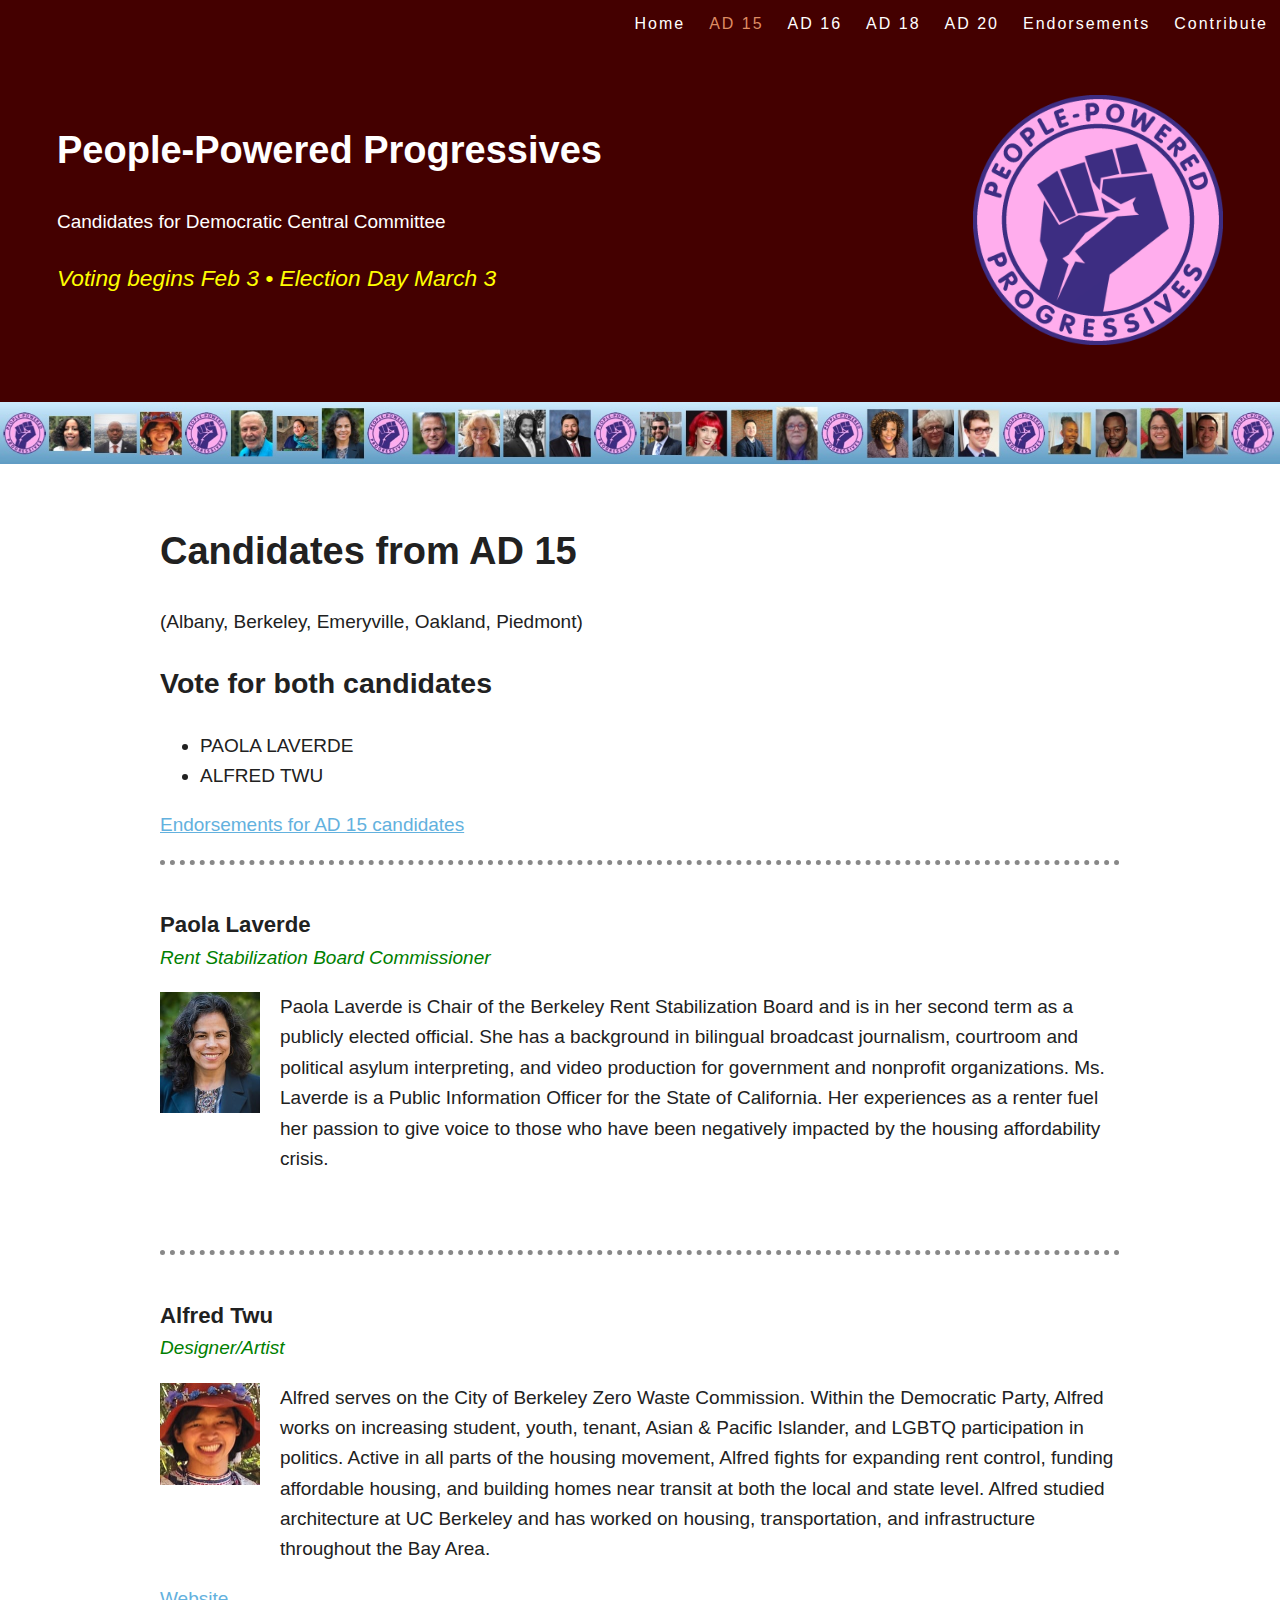
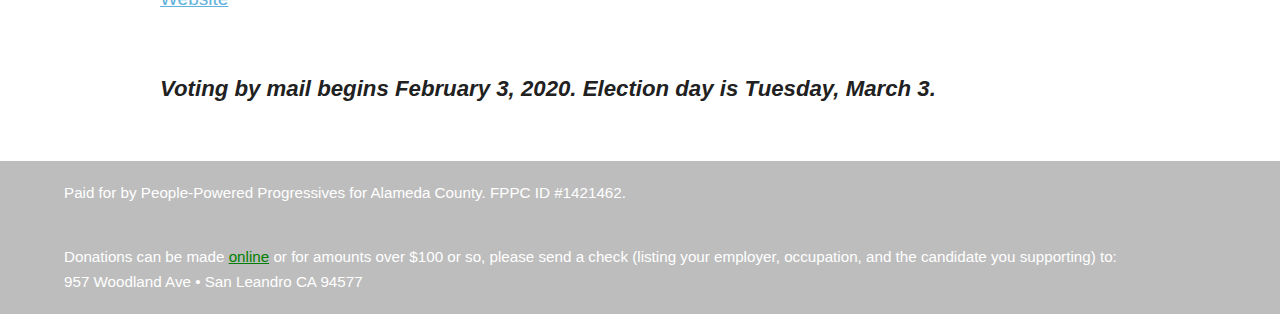
==== commit 19cda6b2: "endorsements page" ====
--- a/ad15.html
+++ b/ad15.html
@@ -1,5 +1,5 @@
 <!DOCTYPE html><html class="no-js" lang="en-us"><head><meta charset="utf-8"><!--[if IE]><meta http-equiv='X-UA-Compatible' content='IE=edge'><![endif]--><title>AD 15 | People-Powered Progressives</title><meta name="description" content="Candidates for Democratic Central Committee representing the 15th Assembly District"><meta name="viewport" content="width=device-width, initial-scale=1.0, viewport-fit=cover"><meta name="supported-color-schemes" content="light dark"><link rel="apple-touch-icon" sizes="180x180" href="/apple-touch-icon.png"><link rel="icon" type="image/png" sizes="32x32" href="/favicon-32x32.png"><link rel="icon" type="image/png" sizes="16x16" href="/favicon-16x16.png"><link rel="apple-touch-icon" href="icon.png"><link rel="stylesheet" href="css/main.css"></head><body class="AD 15"><!--[if lt IE 9]><p class="browserupgrade">You are using an <strong>outdated</strong> browser. Please
-<a href="http://browsehappy.com/">upgrade your browser</a> to improve your experience.</p><![endif]--><header id="main-header"><div class="clearfix"><div class="logo"><a href="/"><img src="img/logo.png" alt="Logo"></a></div><div class="title"><h1>People-Powered Progressives</h1><p>Candidates for Democratic Central Committee</p><p class="highlighted"><i>Voting begins Feb 3 • Election Day March 3</i></p></div><input id="navigation" type="checkbox"><label class="hamburger" for="navigation"><div class="spinner diagonal part-1"></div><div class="spinner horizontal"></div><div class="spinner diagonal part-2"></div></label><nav class="page-menu"><ul><li><a href="./">Home</a></li><li><a class="active" href="ad15.html">AD 15</a></li><li><a href="ad16.html">AD 16</a></li><li><a href="ad18.html">AD 18</a></li><li><a href="ad20.html">AD 20</a></li><li><a href="https://www.efundraisingconnections.com/c/PeoplePoweredProgressives/">Contribute</a></li></ul></nav><div><img src="img/ppp.jpg" style="width:100%"></div></div></header><main><article class="textual"><h1>Candidates from AD 15</h1><p>(Albany, Berkeley, Emeryville, Oakland, Piedmont)</p><h2>Vote for both candidates</h2><ul><li>PAOLA LAVERDE</li><li>ALFRED TWU</li></ul><hr class="separator"><div class="person"><h3>Paola Laverde</h3><div class="occupation">Rent Stabilization Board Commissioner</div><img src="img/ad15/paola.jpg" alt=""><p>Paola Laverde is Chair of the Berkeley Rent Stabilization Board and is in her second term as a publicly elected official. She has a background in bilingual broadcast journalism, courtroom and political asylum interpreting, and video production for government and nonprofit organizations. Ms. Laverde is a Public Information Officer for the State of California. Her experiences as a renter fuel her passion to give voice to those who have been negatively impacted by the housing affordability crisis. 
+<a href="http://browsehappy.com/">upgrade your browser</a> to improve your experience.</p><![endif]--><header id="main-header"><div class="clearfix"><div class="logo"><a href="/"><img src="img/logo.png" alt="Logo"></a></div><div class="title"><h1>People-Powered Progressives</h1><p>Candidates for Democratic Central Committee</p><p class="highlighted"><i>Voting begins Feb 3 • Election Day March 3</i></p></div><input id="navigation" type="checkbox"><label class="hamburger" for="navigation"><div class="spinner diagonal part-1"></div><div class="spinner horizontal"></div><div class="spinner diagonal part-2"></div></label><nav class="page-menu"><ul><li><a href="./">Home</a></li><li><a class="active" href="ad15.html">AD 15</a></li><li><a href="ad16.html">AD 16</a></li><li><a href="ad18.html">AD 18</a></li><li><a href="ad20.html">AD 20</a></li><li><a href="endorsements.html">Endorsements</a></li><li><a href="https://www.efundraisingconnections.com/c/PeoplePoweredProgressives/">Contribute</a></li></ul></nav><div><img src="img/ppp.jpg" style="width:100%"></div></div></header><main><article class="textual"><h1>Candidates from AD 15</h1><p>(Albany, Berkeley, Emeryville, Oakland, Piedmont)</p><h2>Vote for both candidates</h2><ul><li>PAOLA LAVERDE</li><li>ALFRED TWU</li></ul><p><a href="endorsements.html#ad15">Endorsements for AD 15 candidates</a></p><hr class="separator"><div class="person"><h3>Paola Laverde</h3><div class="occupation">Rent Stabilization Board Commissioner</div><img src="img/ad15/paola.jpg" alt=""><p>Paola Laverde is Chair of the Berkeley Rent Stabilization Board and is in her second term as a publicly elected official. She has a background in bilingual broadcast journalism, courtroom and political asylum interpreting, and video production for government and nonprofit organizations. Ms. Laverde is a Public Information Officer for the State of California. Her experiences as a renter fuel her passion to give voice to those who have been negatively impacted by the housing affordability crisis. 
 </p></div><hr class="separator"><div class="person"><h3>Alfred Twu</h3><div class="occupation">Designer/Artist</div><img src="img/ad15/alfred.jpg" alt=""><p>Alfred serves on the City of Berkeley Zero Waste Commission.  Within the Democratic Party, Alfred works on increasing student, youth, tenant, Asian & Pacific Islander, and LGBTQ participation in politics.  Active in all parts of the housing movement, Alfred fights for expanding rent control, funding affordable housing, and building homes near transit at both the local and state level.  Alfred studied architecture at UC Berkeley and has worked on housing, transportation, and infrastructure throughout the Bay Area.  </p><a href="http://alfredtwu.org/">Website</a></div><h3><i>Voting by mail begins February 3, 2020. Election day is Tuesday, March 3.</i></h3></article></main><footer><p>Paid for by People-Powered Progressives for Alameda County.  FPPC ID #1421462.</p><p>Donations can be made <a href='https://www.efundraisingconnections.com/c/PeoplePoweredProgressives/'>online</a> or for amounts over $100 or so, please send a check (listing your employer, occupation, and the candidate you supporting) to:<br>
 957 Woodland Ave •
 San Leandro CA 94577
